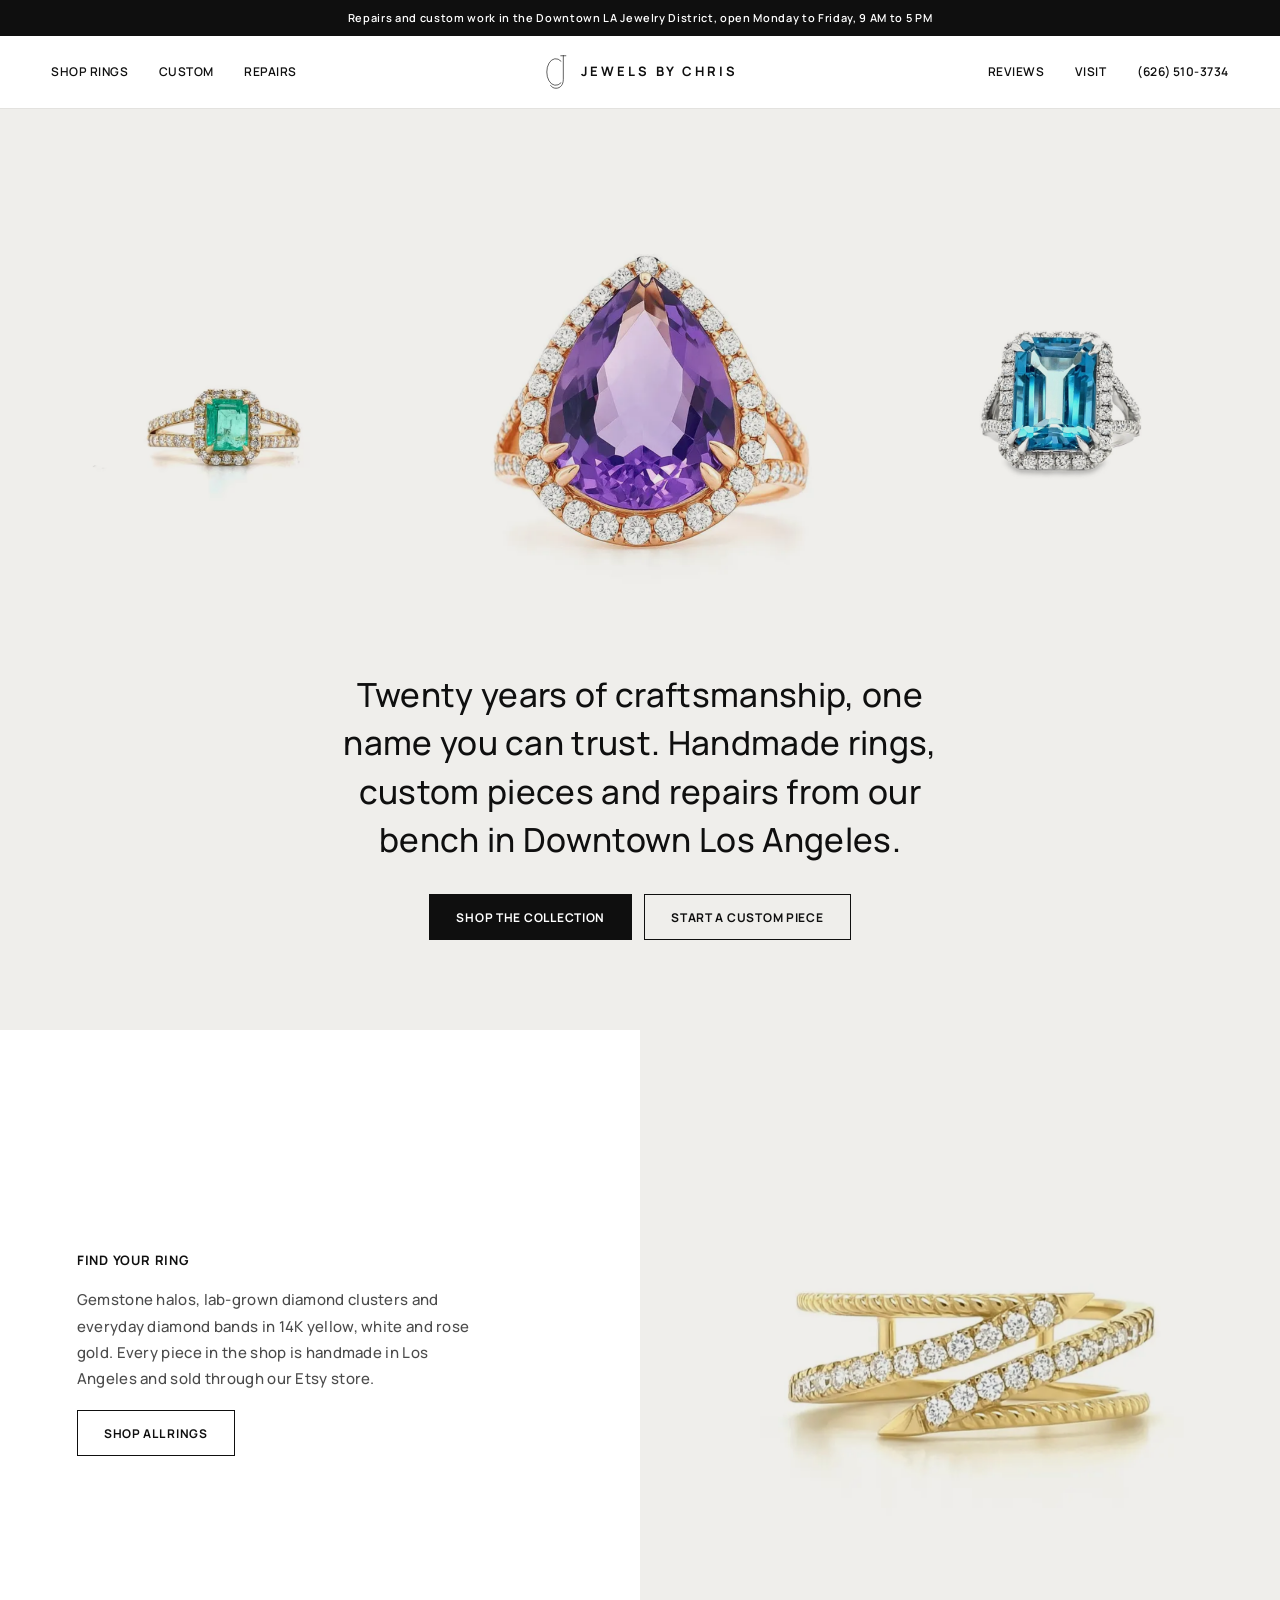
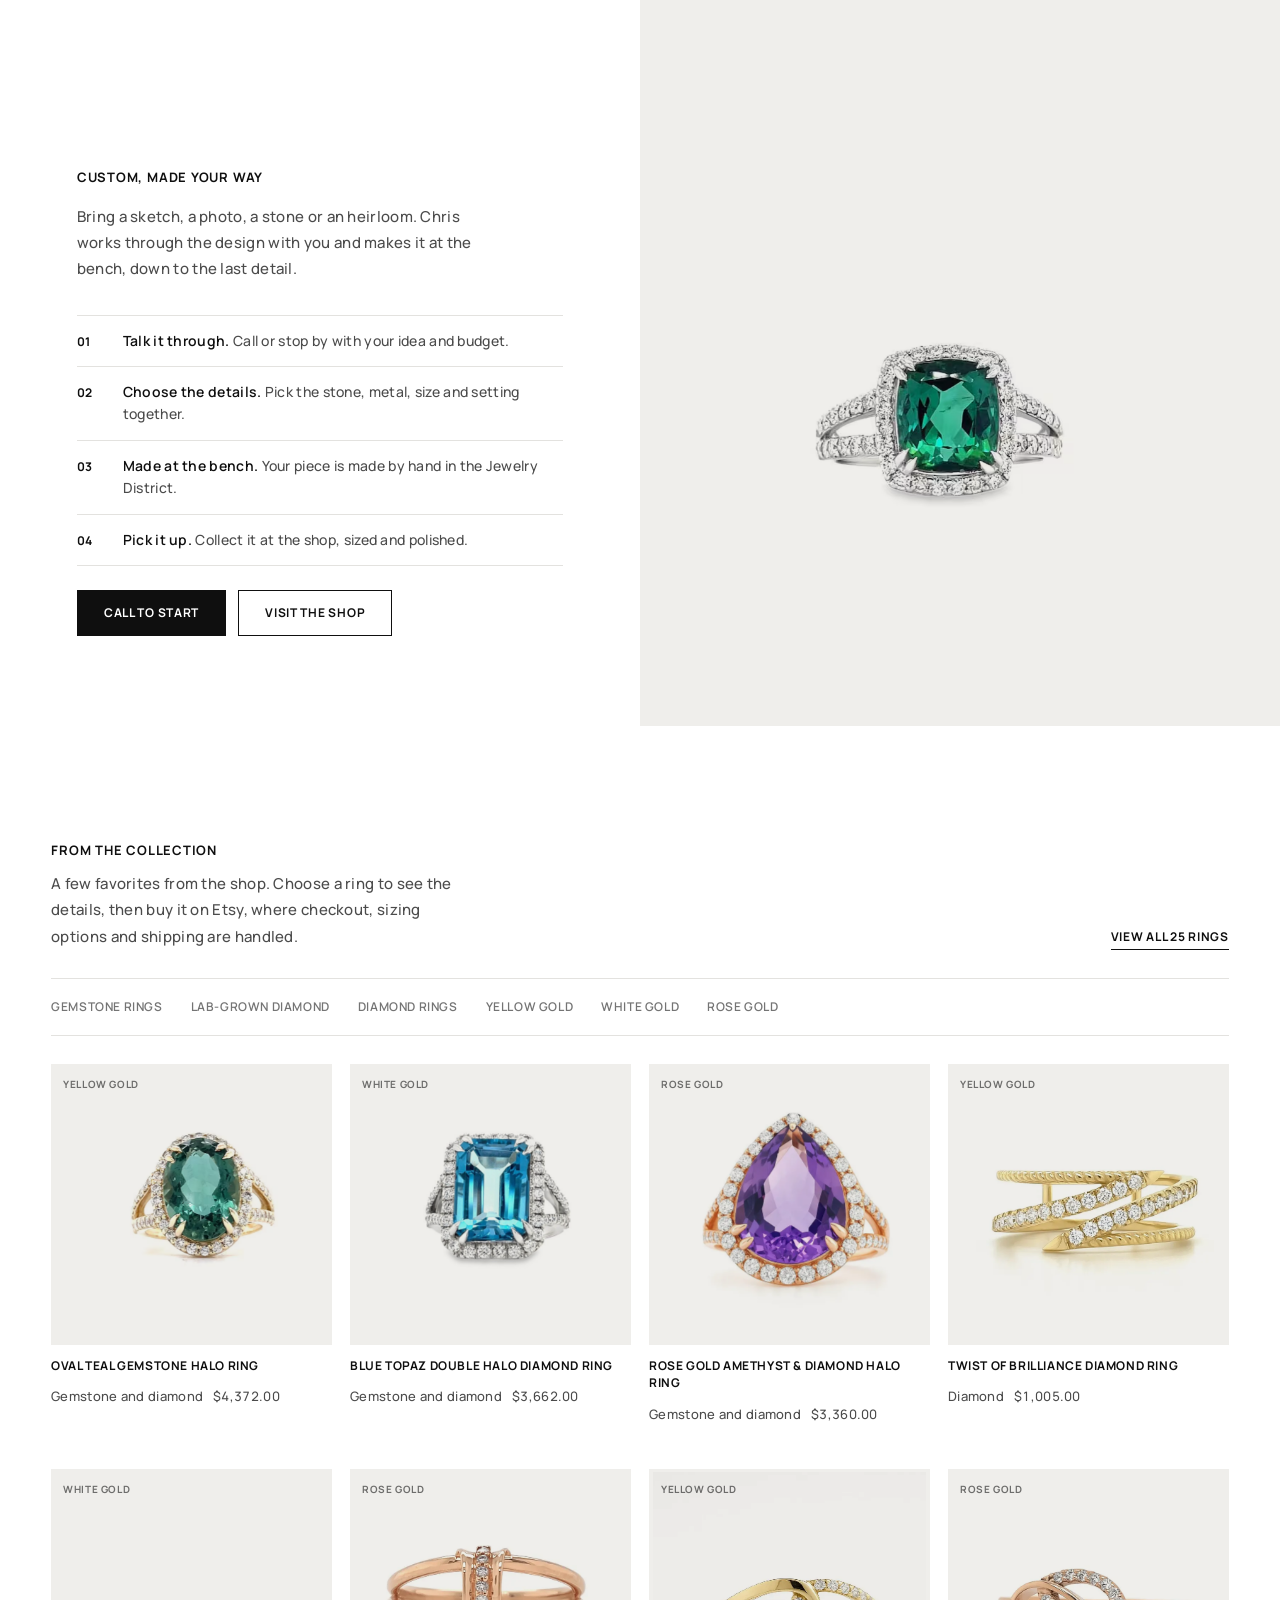
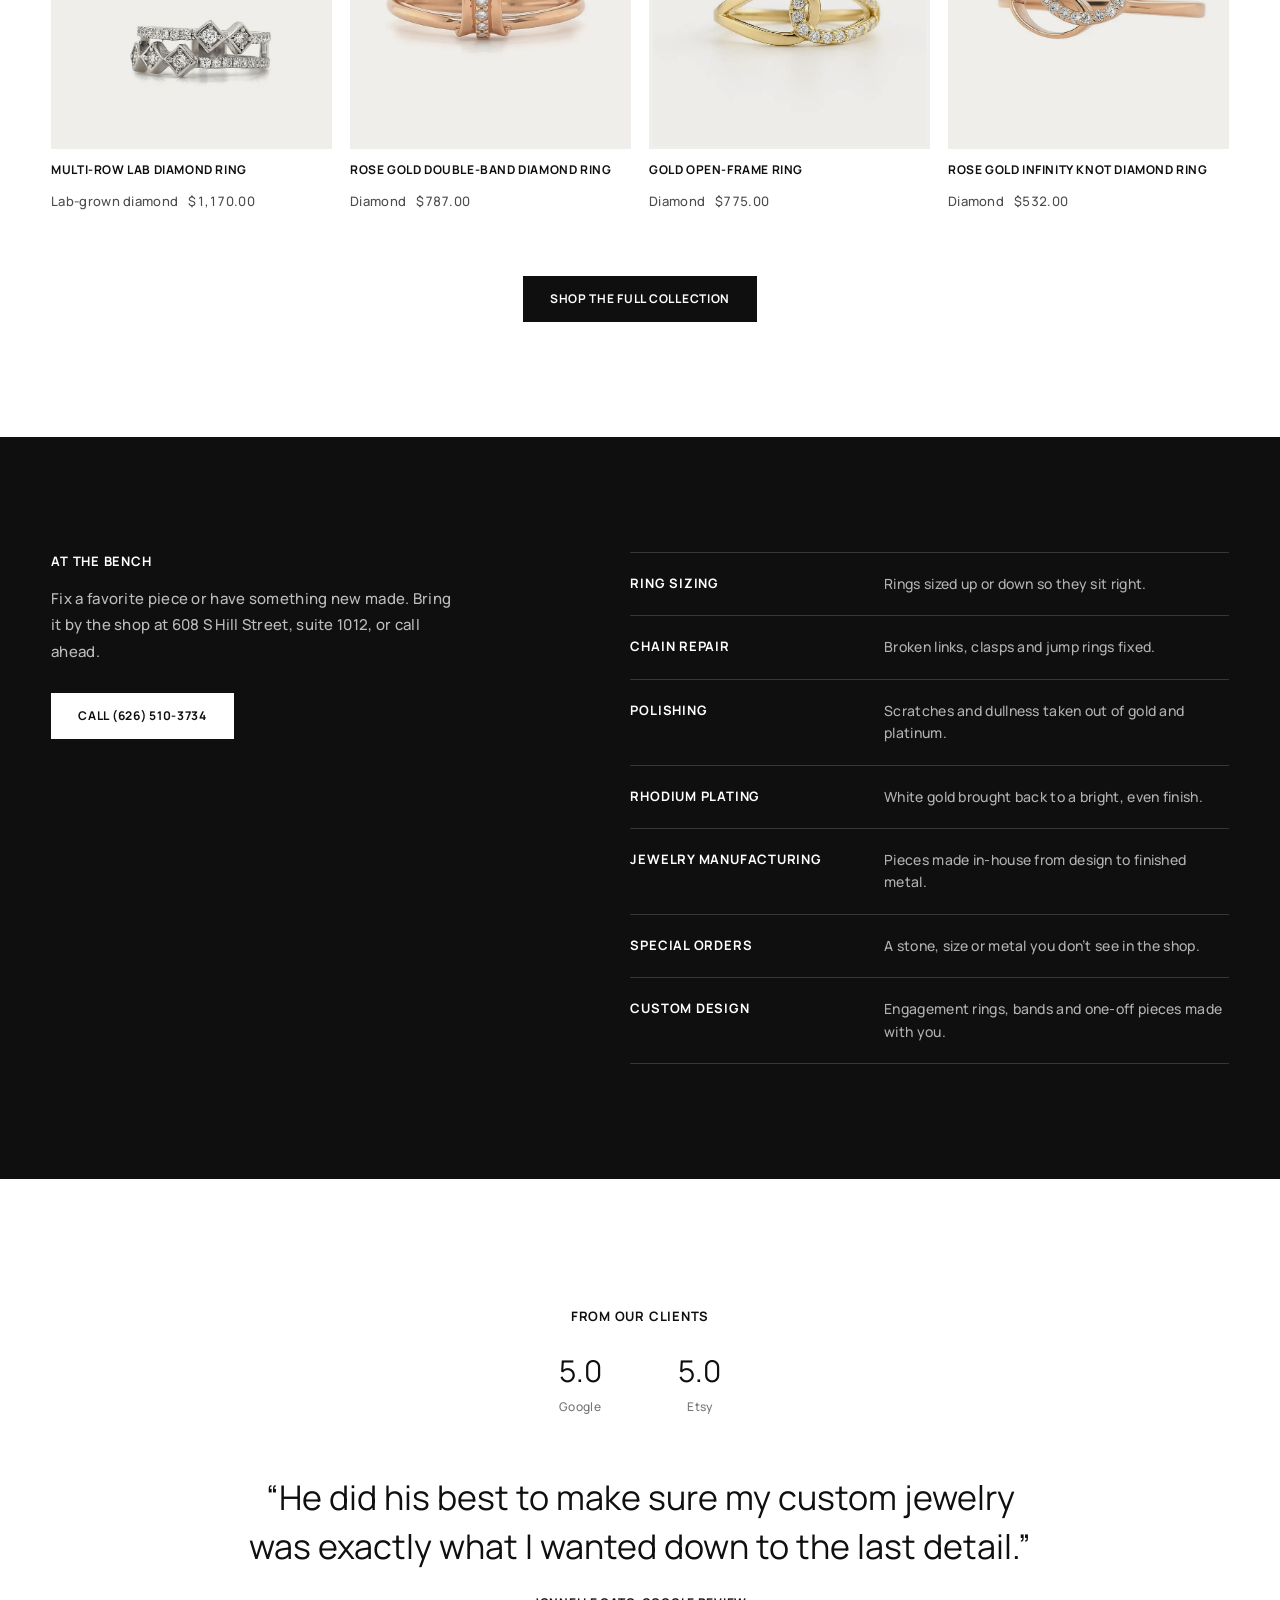
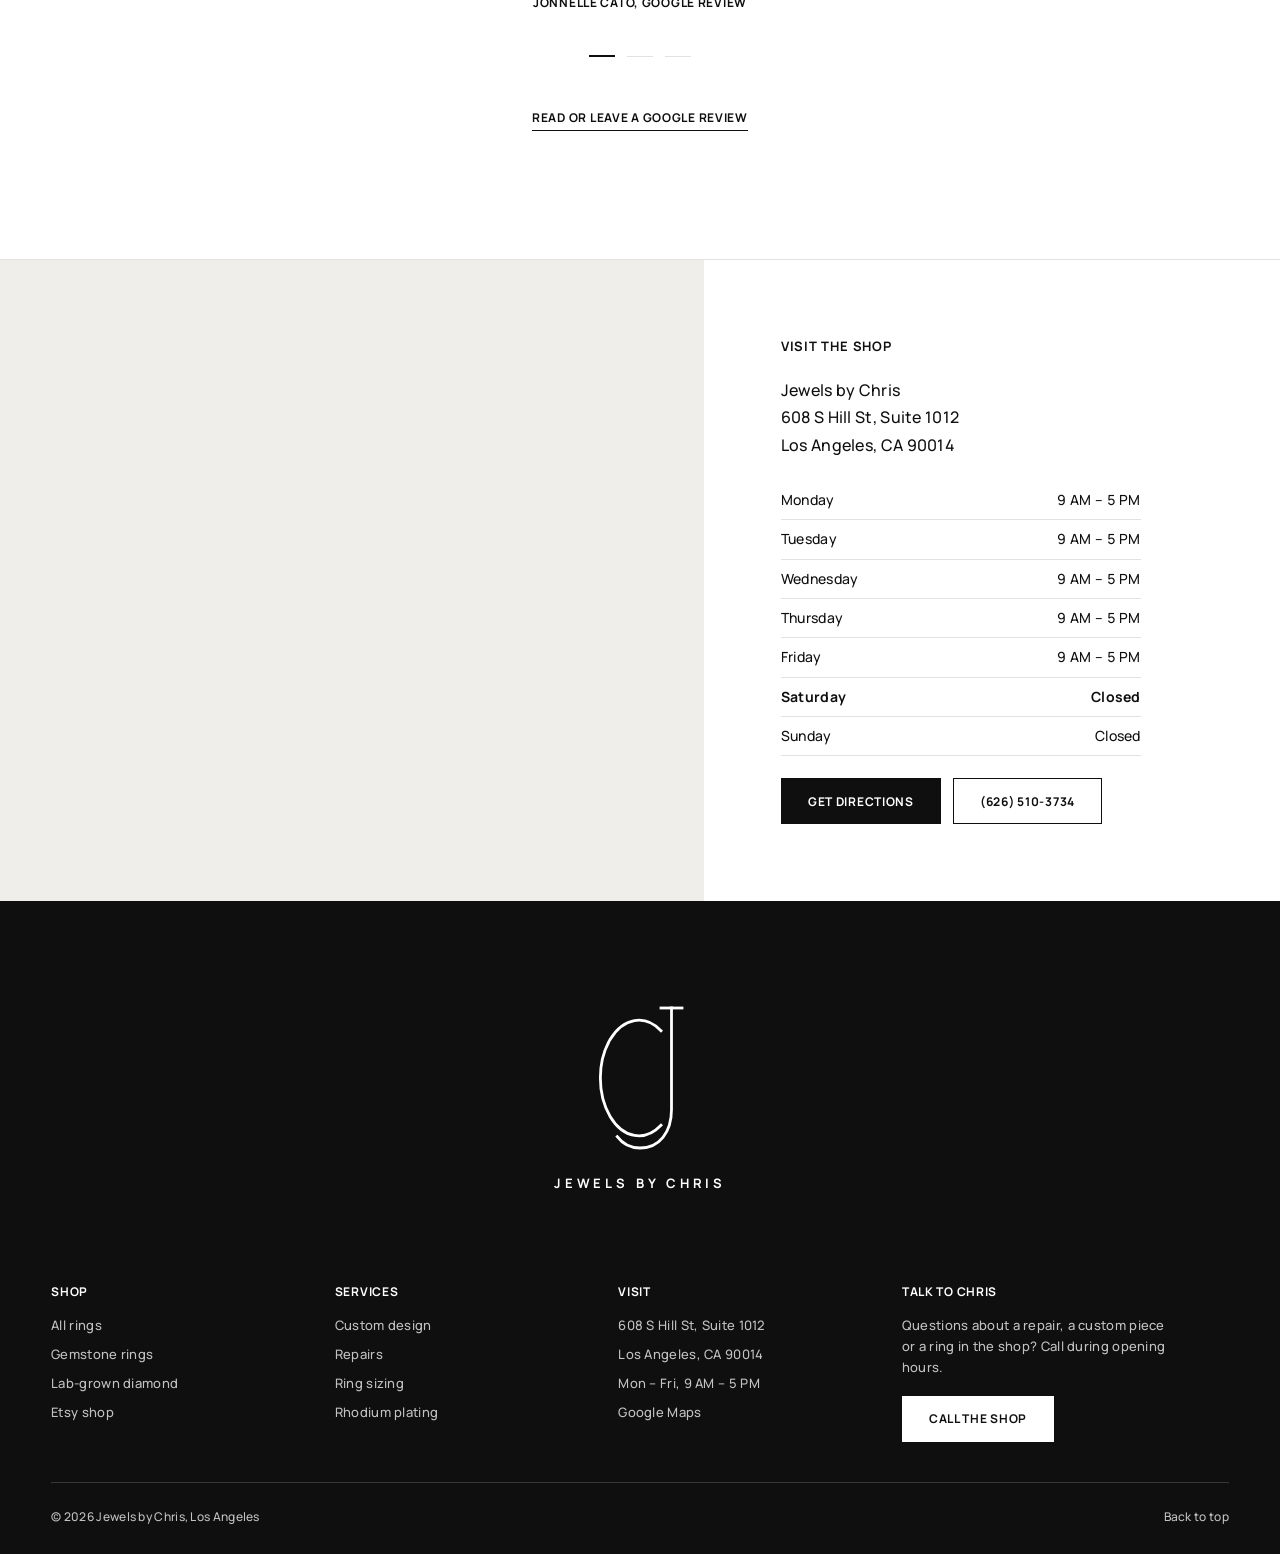
==== jewels-by-chris/index.html @ ae50eb7c "site update" ====
<!doctype html>
<html lang="en">
<head>
  <meta charset="utf-8">
  <meta name="viewport" content="width=device-width, initial-scale=1">
  <meta name="theme-color" content="#ffffff">
  <meta name="description" content="Jewels by Chris: handmade rings, custom jewelry and jewelry repair in the Downtown Los Angeles Jewelry District. 608 S Hill St #1012. Call (626) 510-3734 or shop on Etsy.">
  <title>Jewels by Chris | Custom Jewelers, Downtown Los Angeles</title>
  <link rel="icon" href="assets/jewels-by-chris-mark.svg" type="image/svg+xml">
  <link rel="preconnect" href="https://fonts.googleapis.com">
  <link rel="preconnect" href="https://fonts.gstatic.com" crossorigin>
  <link href="https://fonts.googleapis.com/css2?family=Manrope:wght@300;400;500;600;700&display=swap" rel="stylesheet">
  <link rel="stylesheet" href="assets/site.css">
</head>
<body>
  <a class="skip" href="#main">Skip to content</a>

  <svg width="0" height="0" style="position:absolute" aria-hidden="true">
    <symbol id="mark" viewBox="0 0 64 88" fill="none" stroke="currentColor" stroke-width="1.6" stroke-linecap="square">
      <path d="M44 17A22 33 0 1 0 44 71"/><path d="M50 4v58c0 13-7 22-18 22-6 0-10-2.5-13-6.5"/><path d="M44 4h12"/>
    </symbol>
  </svg>

  <div class="announce">Repairs and custom work in the Downtown LA Jewelry District, open Monday to Friday, 9 AM to 5 PM</div>

  <header>
    <div class="bar">
      <nav aria-label="Primary"><a href="collection.html">Shop rings</a><a href="#custom">Custom</a><a href="#services">Repairs</a></nav>
      <button class="menu-btn" aria-expanded="false" aria-controls="drawer">Menu</button>
      <a class="brand" href="#top" aria-label="Jewels by Chris, home"><svg aria-hidden="true"><use href="#mark"/></svg><span>Jewels by Chris</span></a>
      <nav class="right" aria-label="Secondary"><a href="#reviews">Reviews</a><a href="#visit">Visit</a><a href="tel:+16265103734">(626) 510-3734</a></nav>
      <a class="call" href="tel:+16265103734" hidden>Call</a>
    </div>
    <div class="drawer" id="drawer">
      <a href="collection.html">Shop rings</a><a href="#custom">Custom jewelry</a><a href="#services">Repairs and services</a><a href="#reviews">Reviews</a><a href="#visit">Visit the shop</a><a href="tel:+16265103734">Call (626) 510-3734</a>
    </div>
  </header>

  <main id="main">
    <div id="top"></div>

    <section class="hero" aria-labelledby="hero-title">
      <div class="stage">
        <figure class="side"><img src="assets/products/02-green-emerald-natural-diamond-ring.avif" alt="Emerald and diamond ring in 14K gold"></figure>
        <figure><img src="assets/products/06-rose-gold-amethyst-diamond-halo.webp" alt="Pear-cut amethyst and diamond halo ring in 14K rose gold" fetchpriority="high"></figure>
        <figure class="side"><img src="assets/products/07-blue-topaz-double-halo-diamond-ring.jpg" alt="Blue topaz double halo diamond ring"></figure>
      </div>
      <div class="hero-copy">
        <h1 id="hero-title">Twenty years of craftsmanship, one name you can trust. Handmade rings, custom pieces and repairs from our bench in Downtown Los Angeles.</h1>
        <div class="actions"><a class="btn" href="collection.html">Shop the collection</a><a class="btn ghost" href="#custom">Start a custom piece</a></div>
      </div>
    </section>

    <section class="split" aria-labelledby="find-title">
      <div class="copy">
        <h2 class="title" id="find-title">Find your ring</h2>
        <p class="lede">Gemstone halos, lab-grown diamond clusters and everyday diamond bands in 14K yellow, white and rose gold. Every piece in the shop is handmade in Los Angeles and sold through our Etsy store.</p>
        <div><a class="btn ghost" href="collection.html">Shop all rings</a></div>
      </div>
      <div class="media"><img src="assets/products/16-twist-of-brilliance-yellow-gold.webp" alt="Twist of Brilliance yellow gold diamond ring" loading="lazy"></div>
    </section>

    <section class="split reverse" id="custom" aria-labelledby="custom-title">
      <div class="media"><img src="assets/products/03-green-tourmaline-diamond-halo-ring.avif" alt="Green tourmaline and diamond halo ring" loading="lazy"></div>
      <div class="copy">
        <h2 class="title" id="custom-title">Custom, made your way</h2>
        <p class="lede">Bring a sketch, a photo, a stone or an heirloom. Chris works through the design with you and makes it at the bench, down to the last detail.</p>
        <ol class="steps">
          <li><span><strong>Talk it through.</strong> Call or stop by with your idea and budget.</span></li>
          <li><span><strong>Choose the details.</strong> Pick the stone, metal, size and setting together.</span></li>
          <li><span><strong>Made at the bench.</strong> Your piece is made by hand in the Jewelry District.</span></li>
          <li><span><strong>Pick it up.</strong> Collect it at the shop, sized and polished.</span></li>
        </ol>
        <div class="row" style="display:flex;flex-wrap:wrap;gap:12px"><a class="btn" href="tel:+16265103734">Call to start</a><a class="btn ghost" href="#visit">Visit the shop</a></div>
      </div>
    </section>

    <section class="shop" id="shop" aria-labelledby="shop-title">
      <div class="shop-head">
        <div>
          <h2 class="title" id="shop-title">From the collection</h2>
          <p class="lede">A few favorites from the shop. Choose a ring to see the details, then buy it on Etsy, where checkout, sizing options and shipping are handled.</p>
        </div>
        <a class="link" href="collection.html">View all 25 rings</a>
      </div>
      <nav class="shop-types" aria-label="Shop by type">
        <a href="collection.html?type=gemstone">Gemstone rings</a>
        <a href="collection.html?type=lab">Lab-grown diamond</a>
        <a href="collection.html?type=diamond">Diamond rings</a>
        <a href="collection.html?metal=yellow">Yellow gold</a>
        <a href="collection.html?metal=white">White gold</a>
        <a href="collection.html?metal=rose">Rose gold</a>
      </nav>
      <div class="grid" id="grid"></div>
      <div class="shop-more"><a class="btn" href="collection.html">Shop the full collection</a></div>
    </section>

    <section class="bench" id="services" aria-labelledby="services-title">
      <div>
        <h2 class="title" id="services-title">At the bench</h2>
        <p class="lede">Fix a favorite piece or have something new made. Bring it by the shop at 608 S Hill Street, suite 1012, or call ahead.</p>
        <a class="btn on-dark" href="tel:+16265103734">Call (626) 510-3734</a>
      </div>
      <ul class="services">
        <li><h3>Ring sizing</h3><p>Rings sized up or down so they sit right.</p></li>
        <li><h3>Chain repair</h3><p>Broken links, clasps and jump rings fixed.</p></li>
        <li><h3>Polishing</h3><p>Scratches and dullness taken out of gold and platinum.</p></li>
        <li><h3>Rhodium plating</h3><p>White gold brought back to a bright, even finish.</p></li>
        <li><h3>Jewelry manufacturing</h3><p>Pieces made in-house from design to finished metal.</p></li>
        <li><h3>Special orders</h3><p>A stone, size or metal you don’t see in the shop.</p></li>
        <li><h3>Custom design</h3><p>Engagement rings, bands and one-off pieces made with you.</p></li>
      </ul>
    </section>

    <section class="reviews" id="reviews" aria-labelledby="reviews-title">
      <h2 class="title" id="reviews-title">From our clients</h2>
      <div class="ratings">
        <div><strong>5.0</strong><span>Google</span></div>
        <div><strong>5.0</strong><span>Etsy</span></div>
      </div>
      <div class="quote" id="quote" aria-live="polite">
        <blockquote id="quote-text"></blockquote>
        <cite id="quote-cite"></cite>
      </div>
      <div class="dots" id="dots" role="group" aria-label="Choose a review"></div>
      <p style="margin-top:36px"><a class="link" href="https://maps.app.goo.gl/BoaTTpLxEwVoVGxa9" target="_blank" rel="noopener">Read or leave a Google review</a></p>
    </section>

    <section class="visit" id="visit" aria-labelledby="visit-title">
      <div class="map"><iframe title="Map showing Jewels by Chris at 608 S Hill St, Los Angeles" loading="lazy" referrerpolicy="no-referrer-when-downgrade" src="https://www.google.com/maps?q=Jewels+By+Chris,+608+S+Hill+St+%231012,+Los+Angeles,+CA+90014&z=16&output=embed"></iframe></div>
      <div class="copy">
        <h2 class="title" id="visit-title">Visit the shop</h2>
        <address>Jewels by Chris<br>608 S Hill St, Suite 1012<br>Los Angeles, CA 90014</address>
        <table class="hours" aria-label="Opening hours">
          <tbody id="hours">
            <tr data-d="1"><td>Monday</td><td>9 AM – 5 PM</td></tr>
            <tr data-d="2"><td>Tuesday</td><td>9 AM – 5 PM</td></tr>
            <tr data-d="3"><td>Wednesday</td><td>9 AM – 5 PM</td></tr>
            <tr data-d="4"><td>Thursday</td><td>9 AM – 5 PM</td></tr>
            <tr data-d="5"><td>Friday</td><td>9 AM – 5 PM</td></tr>
            <tr data-d="6"><td>Saturday</td><td>Closed</td></tr>
            <tr data-d="0"><td>Sunday</td><td>Closed</td></tr>
          </tbody>
        </table>
        <div class="row"><a class="btn" href="https://www.google.com/maps/dir/?api=1&destination=608+S+Hill+St+%231012%2C+Los+Angeles%2C+CA+90014" target="_blank" rel="noopener">Get directions</a><a class="btn ghost" href="tel:+16265103734">(626) 510-3734</a></div>
      </div>
    </section>
  </main>

  <footer>
    <div class="foot-mark"><svg viewBox="0 0 64 88" aria-hidden="true"><use href="#mark"/></svg><span>Jewels by Chris</span></div>
    <div class="foot-cols">
      <div><h3>Shop</h3><ul><li><a href="collection.html">All rings</a></li><li><a href="collection.html?type=gemstone">Gemstone rings</a></li><li><a href="collection.html?type=lab">Lab-grown diamond</a></li><li><a href="https://www.etsy.com/shop/jewelsbychriss" target="_blank" rel="noopener">Etsy shop</a></li></ul></div>
      <div><h3>Services</h3><ul><li><a href="#custom">Custom design</a></li><li><a href="#services">Repairs</a></li><li><a href="#services">Ring sizing</a></li><li><a href="#services">Rhodium plating</a></li></ul></div>
      <div><h3>Visit</h3><ul><li>608 S Hill St, Suite 1012</li><li>Los Angeles, CA 90014</li><li>Mon – Fri, 9 AM – 5 PM</li><li><a href="https://maps.app.goo.gl/BoaTTpLxEwVoVGxa9" target="_blank" rel="noopener">Google Maps</a></li></ul></div>
      <div class="cta"><h3>Talk to Chris</h3><p>Questions about a repair, a custom piece or a ring in the shop? Call during opening hours.</p><a class="btn on-dark" href="tel:+16265103734">Call the shop</a></div>
    </div>
    <div class="legal"><p>© <span id="year">2026</span> Jewels by Chris, Los Angeles</p><p><a href="#top">Back to top</a></p></div>
  </footer>

  <div class="mobilebar" aria-label="Quick actions"><a class="btn" href="tel:+16265103734">Call the shop</a><a class="btn ghost" href="collection.html">Shop rings</a></div>


  <script src="assets/shop.js"></script>
  <script>
    // Featured rings
    const featured = JBC.PRODUCTS.filter(p => p.featured);
    const grid = document.getElementById('grid');
    grid.innerHTML = featured.map(JBC.cardHTML).join('');
    JBC.bindGrid(grid, () => featured);

    // Reviews
    const reviews = [
      { q: 'He did his best to make sure my custom jewelry was exactly what I wanted down to the last detail.', who: 'Jonnelle Cato, Google review' },
      { q: 'I recommend Harout, great customer service and very talented.', who: 'Mirna M, Google review' },
      { q: 'Best jewelry in town, quick service and best prices!!!', who: 'Hagop Markarian, Google review' }
    ];
    const dots = document.getElementById('dots');
    function quote(i) {
      document.getElementById('quote-text').textContent = '\u201c' + reviews[i].q + '\u201d';
      document.getElementById('quote-cite').textContent = reviews[i].who;
      [...dots.children].forEach((d, j) => d.setAttribute('aria-current', j === i));
    }
    reviews.forEach((r, i) => { const b = document.createElement('button'); b.setAttribute('aria-label', 'Review ' + (i + 1) + ' of ' + reviews.length); b.onclick = () => quote(i); dots.appendChild(b); });
    quote(0);

    // Hours: highlight today (Los Angeles time)
    const day = new Date(new Date().toLocaleString('en-US', { timeZone: 'America/Los_Angeles' })).getDay();
    const today = document.querySelector('#hours tr[data-d="' + day + '"]');
    if (today) today.classList.add('today');
  </script>
</body>
</html>
---- jewels-by-chris/assets/site.css ----
/* Jewels by Chris: shared styles for every page */
:root {
  color-scheme: light;
  --white: #ffffff;
  --ink: #0f0f0f;
  --ink-75: rgb(15 15 15 / 75%);
  --ink-55: rgb(15 15 15 / 58%);
  --stone: #efeeeb;
  --line: #e3e2df;
  --night-line: rgb(255 255 255 / 16%);
  --gutter: clamp(16px, 4vw, 56px);
  --header: 72px;
}
*, *::before, *::after { box-sizing: border-box; }
html { scroll-behavior: smooth; scroll-padding-top: calc(var(--header) + 12px); }
body { margin: 0; background: var(--white); color: var(--ink); font: 500 15px/1.6 Manrope, "Helvetica Neue", Arial, sans-serif; letter-spacing: .02em; -webkit-font-smoothing: antialiased; }
img { display: block; max-width: 100%; }
a { color: inherit; text-decoration: none; }
button { font: inherit; color: inherit; letter-spacing: inherit; }
h1, h2, h3, p { margin: 0; }
:focus-visible { outline: 1px solid currentColor; outline-offset: 4px; }
.skip { position: absolute; z-index: 50; top: 8px; left: 8px; padding: 10px 14px; background: var(--ink); color: var(--white); transform: translateY(-160%); }
.skip:focus { transform: none; }

/* Shared type: the JK-style small uppercase title */
.title { font-size: 13px; font-weight: 700; letter-spacing: .06em; text-transform: uppercase; line-height: 1.4; }
.lede { max-width: 46ch; color: var(--ink-75); font-size: 15px; line-height: 1.75; }

.btn { display: inline-flex; align-items: center; justify-content: center; min-height: 46px; padding: 12px 26px; border: 1px solid var(--ink); background: var(--ink); color: var(--white); font-size: 12px; font-weight: 700; letter-spacing: .06em; text-transform: uppercase; cursor: pointer; transition: background-color .18s ease, color .18s ease; }
.btn:hover { background: var(--white); color: var(--ink); }
.btn.ghost { background: transparent; color: var(--ink); }
.btn.ghost:hover { background: var(--ink); color: var(--white); }
.btn.on-dark { border-color: var(--white); background: var(--white); color: var(--ink); }
.btn.on-dark:hover { background: transparent; color: var(--white); }
.link { display: inline-block; padding-bottom: 3px; border-bottom: 1px solid currentColor; font-size: 12px; font-weight: 700; letter-spacing: .06em; text-transform: uppercase; }

/* Announcement + header */
.announce { background: var(--ink); color: var(--white); text-align: center; padding: 9px var(--gutter); font-size: 11px; font-weight: 600; letter-spacing: .06em; }
header { position: sticky; top: 0; z-index: 30; background: rgb(255 255 255 / 97%); border-bottom: 1px solid var(--line); }
.bar { height: var(--header); display: grid; grid-template-columns: 1fr auto 1fr; align-items: center; padding-inline: var(--gutter); }
.bar nav { display: flex; gap: clamp(18px, 2.4vw, 34px); font-size: 12px; font-weight: 600; letter-spacing: .04em; text-transform: uppercase; }
.bar nav a { padding-block: 6px; border-bottom: 1px solid transparent; }
.bar nav a:hover { border-color: var(--ink); }
.bar .right { justify-content: flex-end; }
.brand { display: flex; align-items: center; gap: 12px; }
.brand svg { width: 26px; height: 36px; }
.brand span { font-size: 13px; font-weight: 700; letter-spacing: .22em; text-transform: uppercase; white-space: nowrap; }
.menu-btn { display: none; background: none; border: 0; padding: 8px 0; font-size: 12px; font-weight: 700; letter-spacing: .06em; text-transform: uppercase; cursor: pointer; }
.drawer { display: none; }

/* Hero */
.hero { position: relative; background: var(--stone); padding: clamp(28px, 5vw, 64px) var(--gutter) clamp(48px, 7vw, 96px); text-align: center; overflow: hidden; }
.stage { display: grid; grid-template-columns: 1fr 1.35fr 1fr; align-items: center; max-width: 1400px; margin: 0 auto; }
.stage img { width: 100%; aspect-ratio: 1; object-fit: contain; mix-blend-mode: multiply; }
.stage .side { padding: 6%; }
.hero-copy { max-width: 760px; margin: clamp(8px, 2vw, 24px) auto 0; }
.hero h1 { font-size: clamp(24px, 2.6vw, 34px); font-weight: 500; letter-spacing: .01em; line-height: 1.45; text-wrap: balance; }
.hero .actions { display: flex; flex-wrap: wrap; justify-content: center; gap: 12px; margin-top: 30px; }
@media (prefers-reduced-motion: no-preference) {
  .stage img { animation: rise 1.1s cubic-bezier(.2,.7,.2,1) both; }
  .stage figure:nth-child(1) img { animation-delay: .15s; }
  .stage figure:nth-child(3) img { animation-delay: .3s; }
  .hero-copy { animation: fade 1s .45s ease both; }
  @keyframes rise { from { opacity: 0; transform: translateY(28px); } }
  @keyframes fade { from { opacity: 0; } }
}
figure { margin: 0; }

/* Split editorial sections */
.split { display: grid; grid-template-columns: 1fr 1fr; min-height: min(72vh, 680px); }
.split .media { background: var(--stone); display: grid; place-items: center; overflow: hidden; }
.split .media img { width: 78%; max-width: 600px; aspect-ratio: 1; object-fit: contain; mix-blend-mode: multiply; clip-path: inset(1.5%); }
.split .copy { display: flex; flex-direction: column; justify-content: center; gap: 18px; padding: clamp(40px, 6vw, 96px); }
.split.reverse .media { order: 2; }
.steps { list-style: none; margin: 14px 0 6px; padding: 0; border-top: 1px solid var(--line); counter-reset: step; }
.steps li { display: grid; grid-template-columns: 34px 1fr; gap: 12px; padding: 14px 0; border-bottom: 1px solid var(--line); counter-increment: step; font-size: 14px; color: var(--ink-75); }
.steps li::before { content: counter(step, decimal-leading-zero); color: var(--ink); font-size: 12px; font-weight: 700; padding-top: 2px; }
.steps strong { color: var(--ink); font-weight: 600; }

/* Shop */
.shop { padding: clamp(64px, 9vw, 120px) var(--gutter); }
.shop-head { display: flex; flex-wrap: wrap; align-items: flex-end; justify-content: space-between; gap: 18px 40px; margin-bottom: 28px; }
.shop-head .lede { margin-top: 12px; }
.filters { position: sticky; top: var(--header); z-index: 5; display: flex; flex-wrap: wrap; align-items: center; justify-content: space-between; gap: 12px 24px; margin-bottom: 28px; padding: 12px 0; background: var(--white); border-block: 1px solid var(--line); }
.chips { display: flex; flex-wrap: wrap; gap: 6px 22px; }
.chip { background: none; border: 0; border-bottom: 1px solid transparent; padding: 6px 0; color: var(--ink-55); font-size: 12px; font-weight: 600; letter-spacing: .05em; text-transform: uppercase; cursor: pointer; }
.chip:hover { color: var(--ink); }
.chip[aria-pressed="true"] { color: var(--ink); border-color: var(--ink); }
.filter-right { display: flex; align-items: center; gap: 20px; }
.count { color: var(--ink-55); font-size: 12px; font-variant-numeric: tabular-nums; }
.sort { appearance: none; border: 1px solid var(--line); border-radius: 0; background: var(--white) url("data:image/svg+xml,%3Csvg xmlns='http://www.w3.org/2000/svg' width='10' height='6' viewBox='0 0 10 6'%3E%3Cpath d='M1 1l4 4 4-4' fill='none' stroke='%230f0f0f'/%3E%3C/svg%3E") right 12px center no-repeat; padding: 9px 36px 9px 12px; font: 600 12px Manrope, sans-serif; letter-spacing: .04em; text-transform: uppercase; color: var(--ink); cursor: pointer; }
.metal { display: flex; gap: 8px; }
.swatch { width: 22px; height: 22px; border-radius: 50%; border: 1px solid var(--line); padding: 0; cursor: pointer; position: relative; }
.swatch[data-metal="yellow"] { background: linear-gradient(135deg, #f3dc9a, #c9a24c); }
.swatch[data-metal="white"] { background: linear-gradient(135deg, #fafafa, #c9cacc); }
.swatch[data-metal="rose"] { background: linear-gradient(135deg, #f4c9b8, #c98a75); }
.swatch[aria-pressed="true"] { outline: 1px solid var(--ink); outline-offset: 3px; }
.grid { display: grid; grid-template-columns: repeat(4, minmax(0, 1fr)); gap: 44px 18px; }
.card { display: flex; flex-direction: column; gap: 12px; background: none; border: 0; padding: 0; text-align: left; cursor: pointer; }
.card .ph { position: relative; aspect-ratio: 1; background: var(--stone); overflow: hidden; }
.card img { width: 100%; height: 100%; object-fit: contain; mix-blend-mode: multiply; clip-path: inset(1.5%); transition: transform .5s cubic-bezier(.2,.7,.2,1); }
.card img.cover { object-fit: cover; clip-path: inset(6% 0); }
.card:hover img { transform: scale(1.04); }
.card .tag { position: absolute; left: 12px; top: 12px; font-size: 10px; font-weight: 700; letter-spacing: .06em; text-transform: uppercase; color: var(--ink-55); }
.card .name { font-size: 12px; font-weight: 700; letter-spacing: .05em; text-transform: uppercase; line-height: 1.45; }
.card .meta { display: flex; justify-content: space-between; gap: 10px; color: var(--ink-75); font-size: 13px; font-variant-numeric: tabular-nums; }
.empty { grid-column: 1 / -1; padding: 60px 0; text-align: center; color: var(--ink-75); }
.empty button { margin-top: 16px; }
.shop-note { margin-top: 44px; color: var(--ink-55); font-size: 12px; }
.shop-note a { color: var(--ink); border-bottom: 1px solid currentColor; }

/* Product dialog */
dialog { width: min(1040px, calc(100% - 32px)); max-height: calc(100dvh - 32px); padding: 0; border: 0; background: var(--white); color: var(--ink); }
dialog::backdrop { background: rgb(15 15 15 / 55%); }
.pd { display: grid; grid-template-columns: 1.1fr 1fr; }
.pd .ph { background: var(--stone); aspect-ratio: 1; display: grid; place-items: center; }
.pd .ph img { width: 88%; height: 88%; object-fit: contain; mix-blend-mode: multiply; }
.pd .ph img.cover { width: 100%; height: 100%; object-fit: cover; clip-path: inset(6% 0); }
.pd .info { display: flex; flex-direction: column; gap: 18px; padding: clamp(28px, 4vw, 52px); }
.pd h2 { font-size: 18px; font-weight: 700; letter-spacing: .05em; text-transform: uppercase; line-height: 1.4; padding-right: 30px; }
.pd .price { font-size: 20px; font-weight: 500; font-variant-numeric: tabular-nums; }
.pd dl { display: grid; grid-template-columns: auto 1fr; gap: 10px 24px; margin: 6px 0; padding: 18px 0; border-block: 1px solid var(--line); font-size: 13px; }
.pd dt { color: var(--ink-55); }
.pd dd { margin: 0; }
.pd .stack { display: grid; gap: 10px; margin-top: auto; }
.pd .stack .btn { width: 100%; }
.pd .fine { color: var(--ink-55); font-size: 12px; }
.x { position: absolute; top: 14px; right: 14px; width: 40px; height: 40px; border: 0; background: var(--white); cursor: pointer; font-size: 22px; line-height: 1; }
.pd-nav { display: flex; justify-content: space-between; gap: 10px; }
.pd-nav button { background: none; border: 0; padding: 4px 0; font-size: 12px; font-weight: 700; letter-spacing: .06em; text-transform: uppercase; cursor: pointer; color: var(--ink-55); }
.pd-nav button:hover { color: var(--ink); }

/* Services (dark list, JK "essentials" treatment) */
.bench { background: var(--ink); color: var(--white); display: grid; grid-template-columns: .9fr 1.1fr; gap: clamp(36px, 7vw, 120px); padding: clamp(64px, 9vw, 120px) var(--gutter); }
.bench .lede { color: rgb(255 255 255 / 72%); margin: 16px 0 28px; }
.services { list-style: none; margin: 0; padding: 0; border-top: 1px solid var(--night-line); }
.services li { display: grid; grid-template-columns: minmax(150px, .8fr) 1.2fr; gap: 24px; padding: 20px 0; border-bottom: 1px solid var(--night-line); }
.services h3 { font-size: 13px; font-weight: 700; letter-spacing: .06em; text-transform: uppercase; }
.services p { color: rgb(255 255 255 / 68%); font-size: 14px; }

/* Reviews */
.reviews { padding: clamp(72px, 10vw, 140px) var(--gutter); text-align: center; }
.ratings { display: flex; justify-content: center; gap: clamp(28px, 6vw, 80px); margin: 22px 0 clamp(36px, 5vw, 56px); }
.ratings div { display: grid; gap: 2px; }
.ratings strong { font-size: 30px; font-weight: 400; letter-spacing: 0; }
.ratings span { color: var(--ink-55); font-size: 12px; }
.quote { max-width: 900px; min-height: 9.5em; margin: 0 auto; }
.quote blockquote { margin: 0; font-size: clamp(22px, 2.8vw, 34px); font-weight: 400; line-height: 1.45; letter-spacing: 0; text-wrap: balance; }
.quote cite { display: block; margin-top: 22px; font-style: normal; font-size: 12px; font-weight: 700; letter-spacing: .06em; text-transform: uppercase; }
.dots { display: flex; justify-content: center; gap: 4px; margin-top: 30px; }
.dots button { width: 34px; height: 24px; border: 0; background: none; cursor: pointer; padding: 0; position: relative; }
.dots button::after { content: ""; position: absolute; left: 4px; right: 4px; top: 11px; height: 1px; background: var(--line); }
.dots button[aria-current="true"]::after { background: var(--ink); height: 2px; top: 10px; }

/* Visit */
.visit { display: grid; grid-template-columns: 1.1fr .9fr; border-top: 1px solid var(--line); }
.visit .map { min-height: 520px; background: var(--stone); }
.visit iframe { width: 100%; height: 100%; min-height: 520px; border: 0; filter: grayscale(1) contrast(1.05); }
.visit .copy { padding: clamp(40px, 6vw, 96px); display: flex; flex-direction: column; gap: 22px; justify-content: center; }
address { font-style: normal; font-size: 16px; line-height: 1.7; }
.hours { width: 100%; max-width: 360px; border-collapse: collapse; font-size: 14px; }
.hours td { padding: 8px 0; border-bottom: 1px solid var(--line); }
.hours td:last-child { text-align: right; font-variant-numeric: tabular-nums; }
.hours tr.today td { font-weight: 700; }
.visit .row { display: flex; flex-wrap: wrap; gap: 12px; }

/* Footer */
footer { background: var(--ink); color: rgb(255 255 255 / 75%); padding: clamp(56px, 8vw, 100px) var(--gutter) calc(28px + env(safe-area-inset-bottom)); }
.foot-mark { display: flex; flex-direction: column; align-items: center; gap: 18px; color: var(--white); margin-bottom: clamp(48px, 7vw, 88px); }
.foot-mark svg { width: clamp(70px, 9vw, 112px); height: auto; }
.foot-mark span { font-size: 13px; font-weight: 700; letter-spacing: .3em; text-transform: uppercase; }
.foot-cols { display: grid; grid-template-columns: repeat(3, 1fr) 1.3fr; gap: 32px; padding-bottom: 40px; border-bottom: 1px solid var(--night-line); }
.foot-cols h3 { color: var(--white); margin-bottom: 14px; font-size: 12px; font-weight: 700; letter-spacing: .06em; text-transform: uppercase; }
.foot-cols ul { list-style: none; margin: 0; padding: 0; display: grid; gap: 8px; font-size: 13px; }
.foot-cols a:hover { color: var(--white); }
.foot-cols .cta p { font-size: 13px; margin-bottom: 18px; max-width: 34ch; }
.legal { display: flex; flex-wrap: wrap; justify-content: space-between; gap: 12px; padding-top: 24px; font-size: 12px; }

.mobilebar { display: none; }

@media (max-width: 1080px) {
  .grid { grid-template-columns: repeat(3, minmax(0, 1fr)); }
  .bench { grid-template-columns: 1fr; }
}
@media (max-width: 860px) {
  :root { --header: 62px; }
  .bar nav { display: none; }
  .menu-btn { display: block; justify-self: start; }
  .bar .call { justify-self: end; font-size: 12px; font-weight: 700; letter-spacing: .06em; text-transform: uppercase; }
  .brand span { display: none; }
  .drawer { position: fixed; inset: calc(var(--header) + 1px) 0 0; z-index: 25; background: var(--white); padding: 24px var(--gutter); flex-direction: column; }
  .drawer.open { display: flex; }
  .drawer a { padding: 16px 0; border-bottom: 1px solid var(--line); font-size: 14px; font-weight: 700; letter-spacing: .06em; text-transform: uppercase; }
  .stage { grid-template-columns: 1fr; max-width: 420px; }
  .stage .side { display: none; }
  .split, .visit, .pd { grid-template-columns: 1fr; }
  .split { min-height: 0; }
  .split .media { aspect-ratio: 1; }
  .split .media, .split.reverse .media { order: -1; }
  .split .copy { padding: 44px var(--gutter) 64px; }
  .grid { grid-template-columns: repeat(2, minmax(0, 1fr)); gap: 32px 12px; }
  .filters { flex-direction: column; align-items: stretch; }
  .chips { flex-wrap: nowrap; overflow-x: auto; scrollbar-width: none; }
  .chips::-webkit-scrollbar { display: none; }
  .chip { white-space: nowrap; }
  .filters > * { min-width: 0; max-width: 100%; }
  .filter-right { justify-content: space-between; gap: 12px; }
  .sort { padding-right: 30px; }
  .count { display: none; }
  .pd .ph { aspect-ratio: 4 / 3; }
  .services li { grid-template-columns: 1fr; gap: 6px; }
  .visit .map, .visit iframe { min-height: 340px; }
  .foot-cols { grid-template-columns: 1fr 1fr; }
  .foot-cols .cta { grid-column: 1 / -1; }
  .mobilebar { position: fixed; z-index: 20; left: 0; right: 0; bottom: 0; display: grid; grid-template-columns: 1fr 1fr; gap: 8px; padding: 10px 12px calc(10px + env(safe-area-inset-bottom)); background: var(--white); border-top: 1px solid var(--line); }
  footer { padding-bottom: calc(96px + env(safe-area-inset-bottom)); }
}
@media (max-width: 480px) {
  .card .name { font-size: 11px; }
  .card .meta { font-size: 12px; }
  .card .tag { display: none; }
  .card .meta { flex-direction: column-reverse; gap: 2px; }
  .card .meta span:first-child { color: var(--ink-55); font-size: 11px; }
  .ratings strong { font-size: 26px; }
}
@media (prefers-reduced-motion: reduce) {
  html { scroll-behavior: auto; }
  *, *::before, *::after { transition-duration: .01ms !important; animation: none !important; }
}
  

/* ---------- Homepage: featured rings ---------- */
.shop-types { display: flex; flex-wrap: wrap; gap: 10px 28px; margin: 0 0 28px; padding: 14px 0; border-block: 1px solid var(--line); }
.shop-types a { font-size: 12px; font-weight: 600; letter-spacing: .05em; text-transform: uppercase; color: var(--ink-55); padding: 4px 0; border-bottom: 1px solid transparent; }
.shop-types a:hover { color: var(--ink); border-color: var(--ink); }
.shop-more { display: flex; justify-content: center; margin-top: clamp(40px, 5vw, 64px); }

/* ---------- Collection page ---------- */
.page-head { padding: clamp(36px, 5vw, 72px) var(--gutter) clamp(28px, 4vw, 44px); border-bottom: 1px solid var(--line); }
.crumbs { display: flex; gap: 10px; margin-bottom: 22px; color: var(--ink-55); font-size: 12px; }
.crumbs a:hover { color: var(--ink); text-decoration: underline; text-underline-offset: 3px; }
.page-head h1 { font-size: clamp(28px, 3.2vw, 42px); font-weight: 500; letter-spacing: .01em; line-height: 1.2; margin-bottom: 14px; }

.catalog { display: grid; grid-template-columns: 236px minmax(0, 1fr); gap: clamp(28px, 4vw, 64px); padding: 0 var(--gutter) clamp(64px, 8vw, 110px); }
.facets { position: sticky; top: var(--header); align-self: start; max-height: calc(100vh - var(--header)); overflow-y: auto; padding: 8px 0 32px; scrollbar-width: thin; }
.facets-head { display: none; }
.facet { margin: 0; padding: 20px 0; border: 0; border-bottom: 1px solid var(--line); }
.facet legend { float: left; width: 100%; padding: 0; margin-bottom: 10px; font-size: 12px; font-weight: 700; letter-spacing: .06em; text-transform: uppercase; }
.opt { clear: both; display: flex; align-items: center; gap: 12px; padding: 6px 0; font-size: 14px; cursor: pointer; }
.opt input { appearance: none; flex: 0 0 16px; width: 16px; height: 16px; margin: 0; border: 1px solid var(--ink); border-radius: 0; background: var(--white); cursor: pointer; display: grid; place-items: center; }
.opt input:checked { background: var(--ink) url("data:image/svg+xml,%3Csvg xmlns='http://www.w3.org/2000/svg' width='10' height='8' viewBox='0 0 10 8'%3E%3Cpath d='M1 4l3 3 5-6' fill='none' stroke='white' stroke-width='1.4'/%3E%3C/svg%3E") center no-repeat; }
.opt input:focus-visible { outline: 1px solid var(--ink); outline-offset: 3px; }
.opt .n { margin-left: auto; color: var(--ink-55); font-size: 12px; font-variant-numeric: tabular-nums; }
.opt.off { opacity: .38; }
.opt .dot { width: 14px; height: 14px; border-radius: 50%; border: 1px solid var(--line); }
.dot.yellow { background: linear-gradient(135deg, #f3dc9a, #c9a24c); }
.dot.white { background: linear-gradient(135deg, #fafafa, #c9cacc); }
.dot.rose { background: linear-gradient(135deg, #f4c9b8, #c98a75); }
.facet-note { padding-top: 20px; color: var(--ink-55); font-size: 12px; line-height: 1.6; }
.facet-note a { color: var(--ink); border-bottom: 1px solid currentColor; }

.toolbar { position: sticky; top: var(--header); z-index: 6; display: flex; flex-wrap: wrap; align-items: center; gap: 12px 20px; padding: 14px 0; margin-bottom: 18px; background: var(--white); border-bottom: 1px solid var(--line); }
.toolbar .count { margin-right: auto; color: var(--ink); font-size: 13px; font-weight: 600; }
.search { position: relative; }
.search input { width: 220px; padding: 9px 0 9px 26px; border: 0; border-bottom: 1px solid var(--line); border-radius: 0; background: transparent url("data:image/svg+xml,%3Csvg xmlns='http://www.w3.org/2000/svg' width='14' height='14' viewBox='0 0 14 14'%3E%3Ccircle cx='6' cy='6' r='4.8' fill='none' stroke='%230f0f0f'/%3E%3Cpath d='M9.5 9.5L13 13' stroke='%230f0f0f'/%3E%3C/svg%3E") left 2px center no-repeat; font: 500 13px Manrope, sans-serif; letter-spacing: .02em; color: var(--ink); }
.search input:focus { outline: none; border-color: var(--ink); }
.search input::placeholder { color: var(--ink-55); }
.view { display: flex; gap: 4px; }
.view button { width: 34px; height: 34px; display: grid; place-items: center; border: 1px solid transparent; background: none; cursor: pointer; color: var(--ink-55); }
.view button[aria-pressed="true"] { border-color: var(--ink); color: var(--ink); }
.view svg { width: 16px; height: 16px; }
.filter-btn { display: none; }

.pills { display: flex; flex-wrap: wrap; gap: 8px; margin-bottom: 24px; }
.pills:empty { display: none; }
.pill { display: inline-flex; align-items: center; gap: 8px; padding: 7px 12px; border: 1px solid var(--line); background: var(--white); font-size: 12px; font-weight: 600; letter-spacing: .03em; cursor: pointer; }
.pill:hover { border-color: var(--ink); }
.pill span { font-size: 15px; line-height: 1; }
.pill.clear { border-color: transparent; text-decoration: underline; text-underline-offset: 3px; }

.catalog .grid { grid-template-columns: repeat(3, minmax(0, 1fr)); gap: 48px 20px; }
.catalog .grid.dense { grid-template-columns: repeat(4, minmax(0, 1fr)); gap: 36px 14px; }
.grid.dense .card .tag { display: none; }

.cta-band { display: grid; justify-items: center; gap: 18px; padding: clamp(64px, 9vw, 120px) var(--gutter); background: var(--stone); text-align: center; }
.cta-band .lede { text-align: center; }
.cta-band .row { display: flex; flex-wrap: wrap; justify-content: center; gap: 12px; margin-top: 8px; }

@media (max-width: 1080px) {
  .catalog .grid, .catalog .grid.dense { grid-template-columns: repeat(2, minmax(0, 1fr)); }
  .view { display: none; }
}
@media (max-width: 860px) {
  .catalog { grid-template-columns: 1fr; gap: 0; }
  .filter-btn { display: inline-flex; min-height: 40px; padding: 8px 18px; }
  .toolbar { gap: 10px 14px; }
  .toolbar .count { order: 3; width: 100%; margin: 0; color: var(--ink-55); font-size: 12px; font-weight: 500; }
  .search { flex: 1; }
  .search input { width: 100%; }
  .facets { position: fixed; z-index: 40; inset: 0 auto 0 0; width: min(380px, 88vw); max-height: none; padding: 0 22px 110px; background: var(--white); box-shadow: 0 0 0 100vmax rgb(15 15 15 / 0%); transform: translateX(-102%); transition: transform .32s cubic-bezier(.2,.7,.2,1), box-shadow .32s ease; }
  .facets.open { transform: none; box-shadow: 0 0 0 100vmax rgb(15 15 15 / 50%); }
  .facets-head { position: sticky; top: 0; z-index: 1; display: flex; justify-content: space-between; align-items: center; padding: 18px 0; background: var(--white); border-bottom: 1px solid var(--line); }
  .facets-head button { background: none; border: 0; font-size: 22px; line-height: 1; cursor: pointer; padding: 4px 8px; }
  .facets-foot { position: fixed; left: 0; bottom: 0; width: 100%; padding: 14px 22px calc(14px + env(safe-area-inset-bottom)); background: var(--white); border-top: 1px solid var(--line); }
  .facets-foot .btn { width: 100%; }
  .opt { padding: 9px 0; }
  .catalog .grid, .catalog .grid.dense { gap: 32px 12px; }
}
@media (min-width: 861px) { .facets-foot { display: none; } }
@media (prefers-reduced-motion: reduce) { .facets { transition: none; } }
.bar nav a[aria-current="page"] { border-color: var(--ink); }
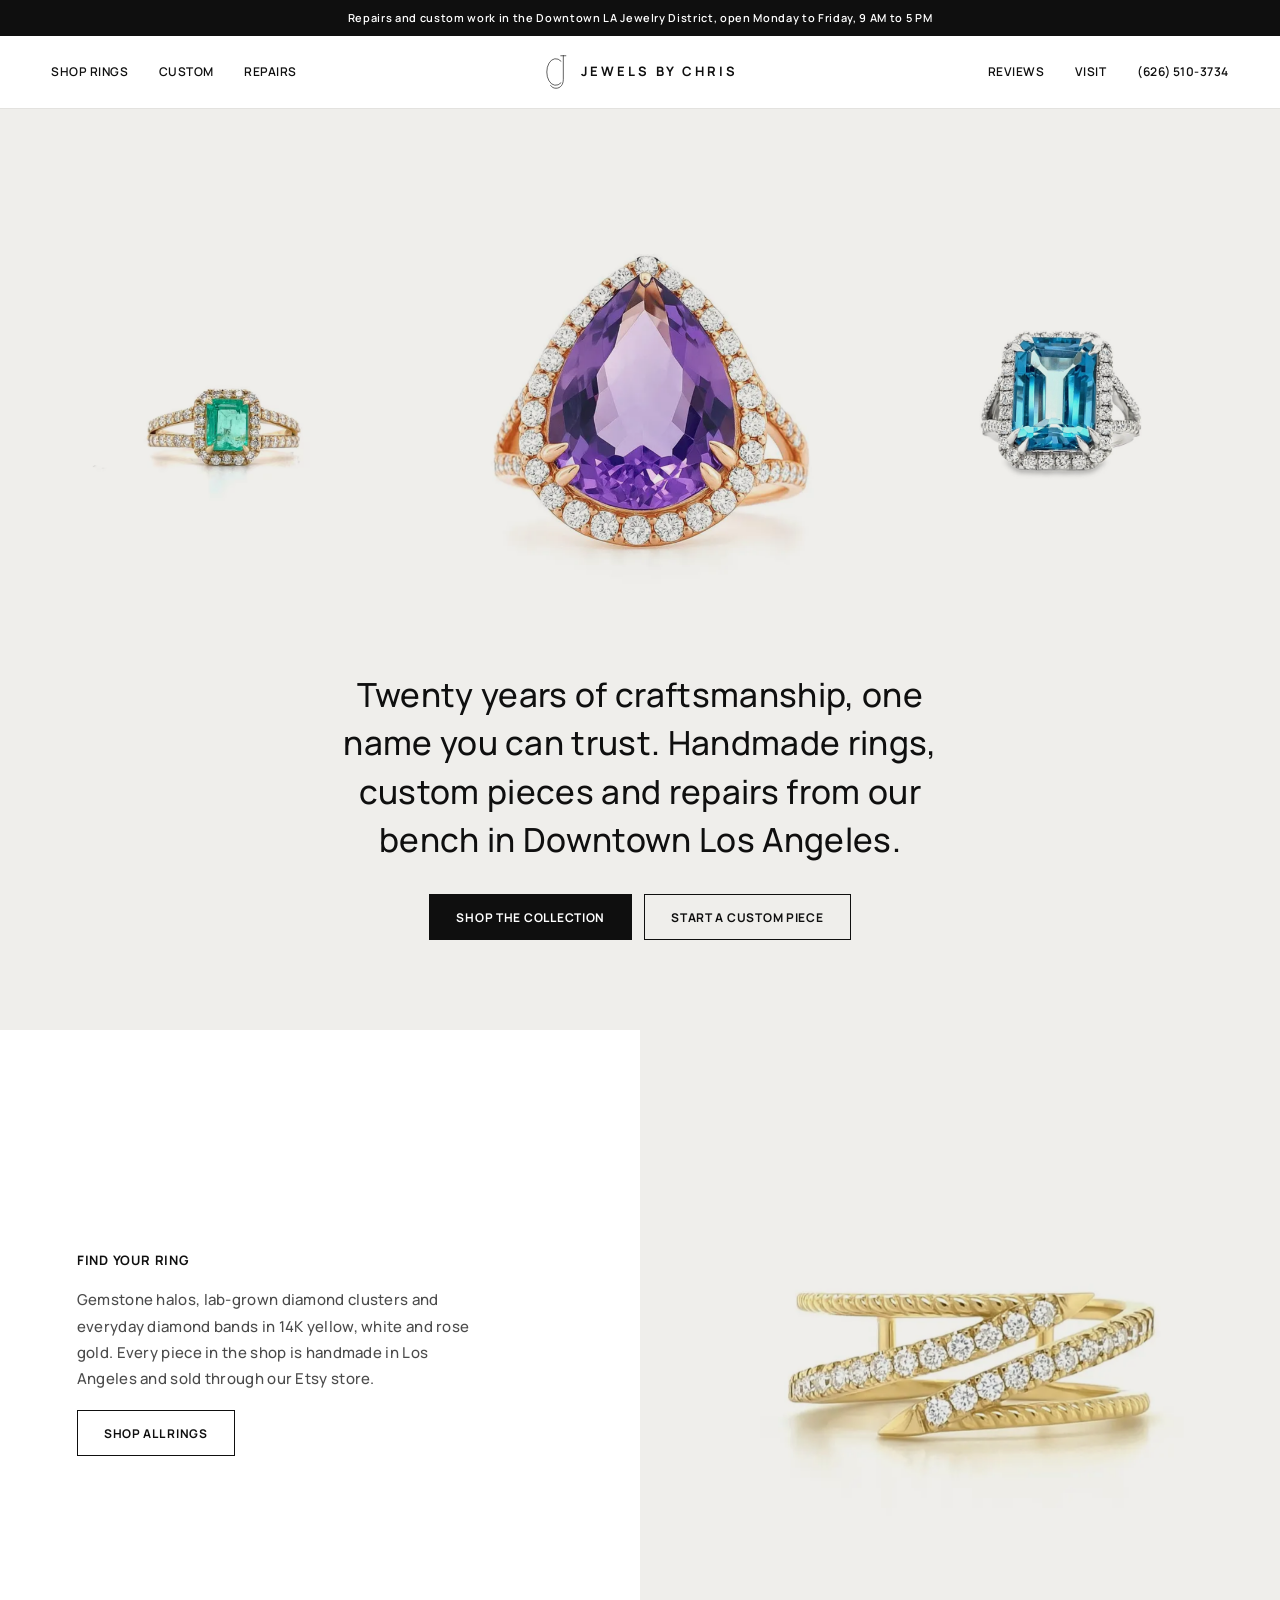
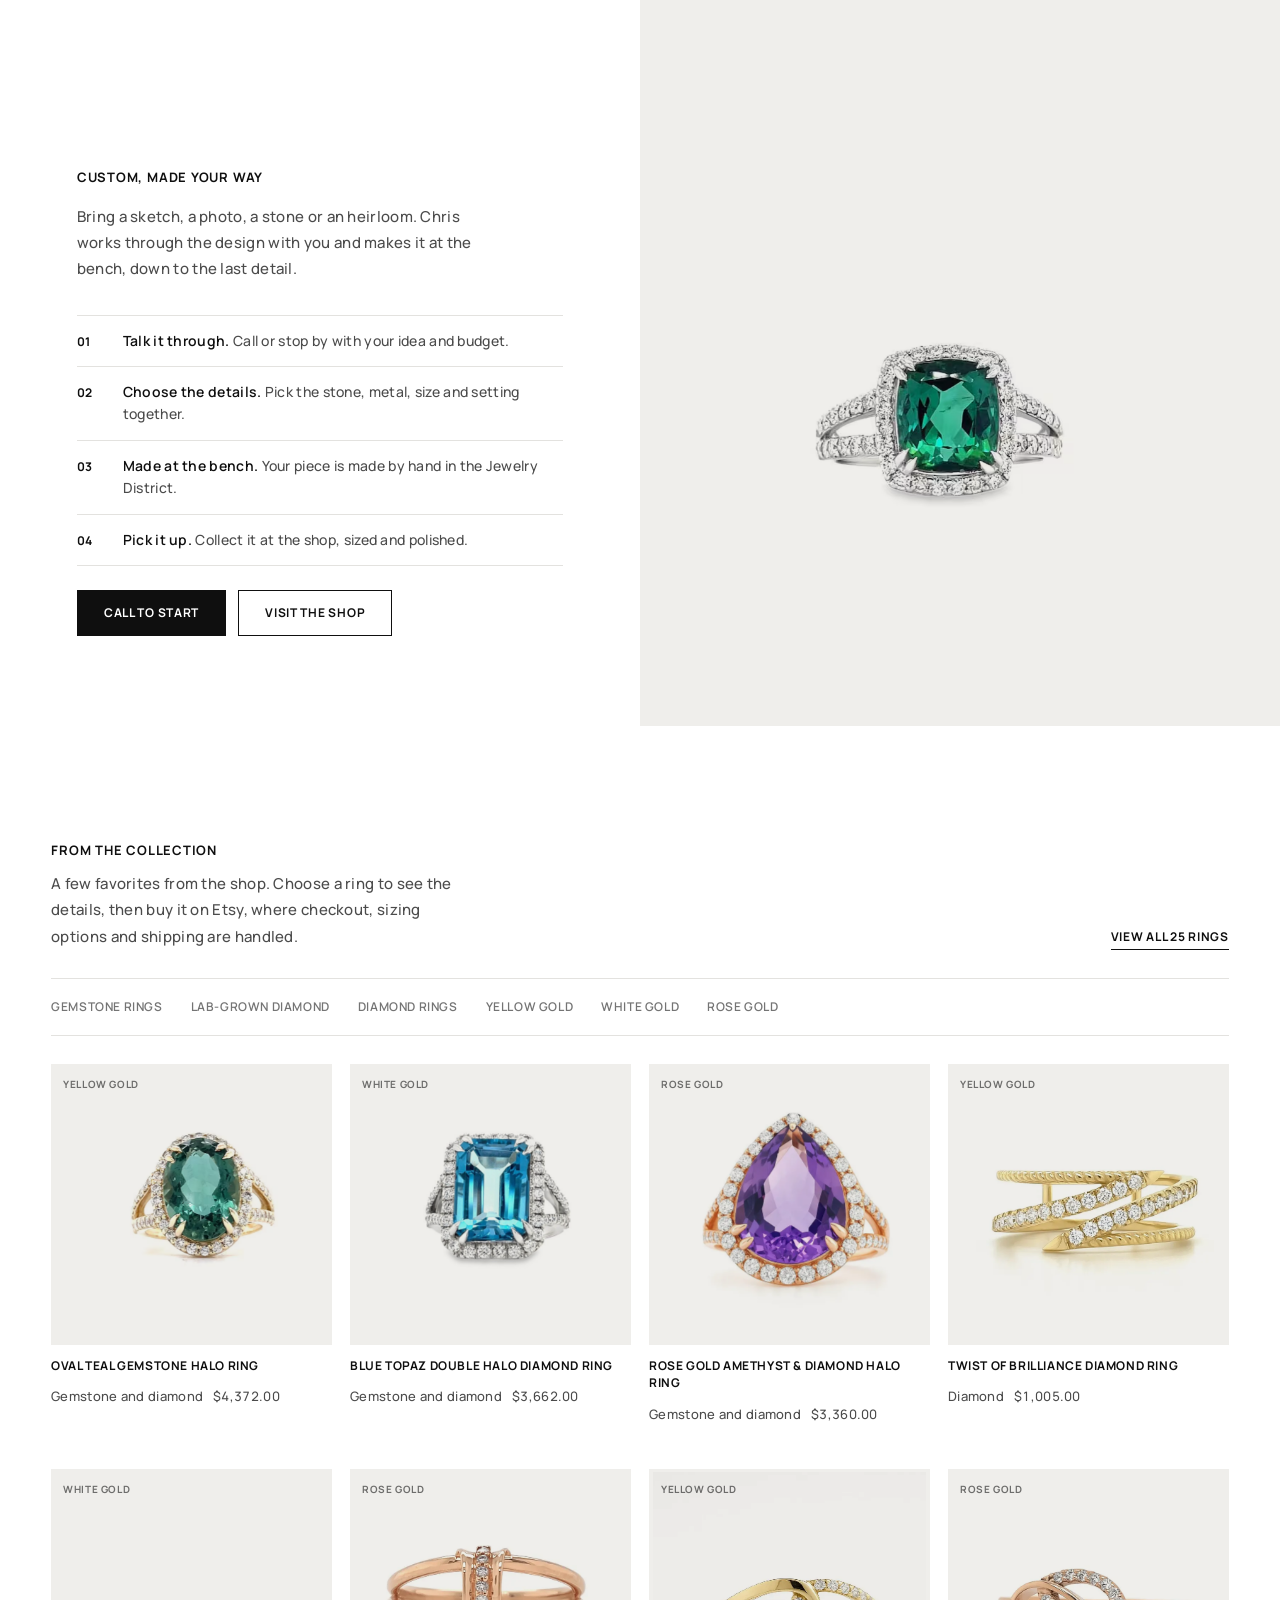
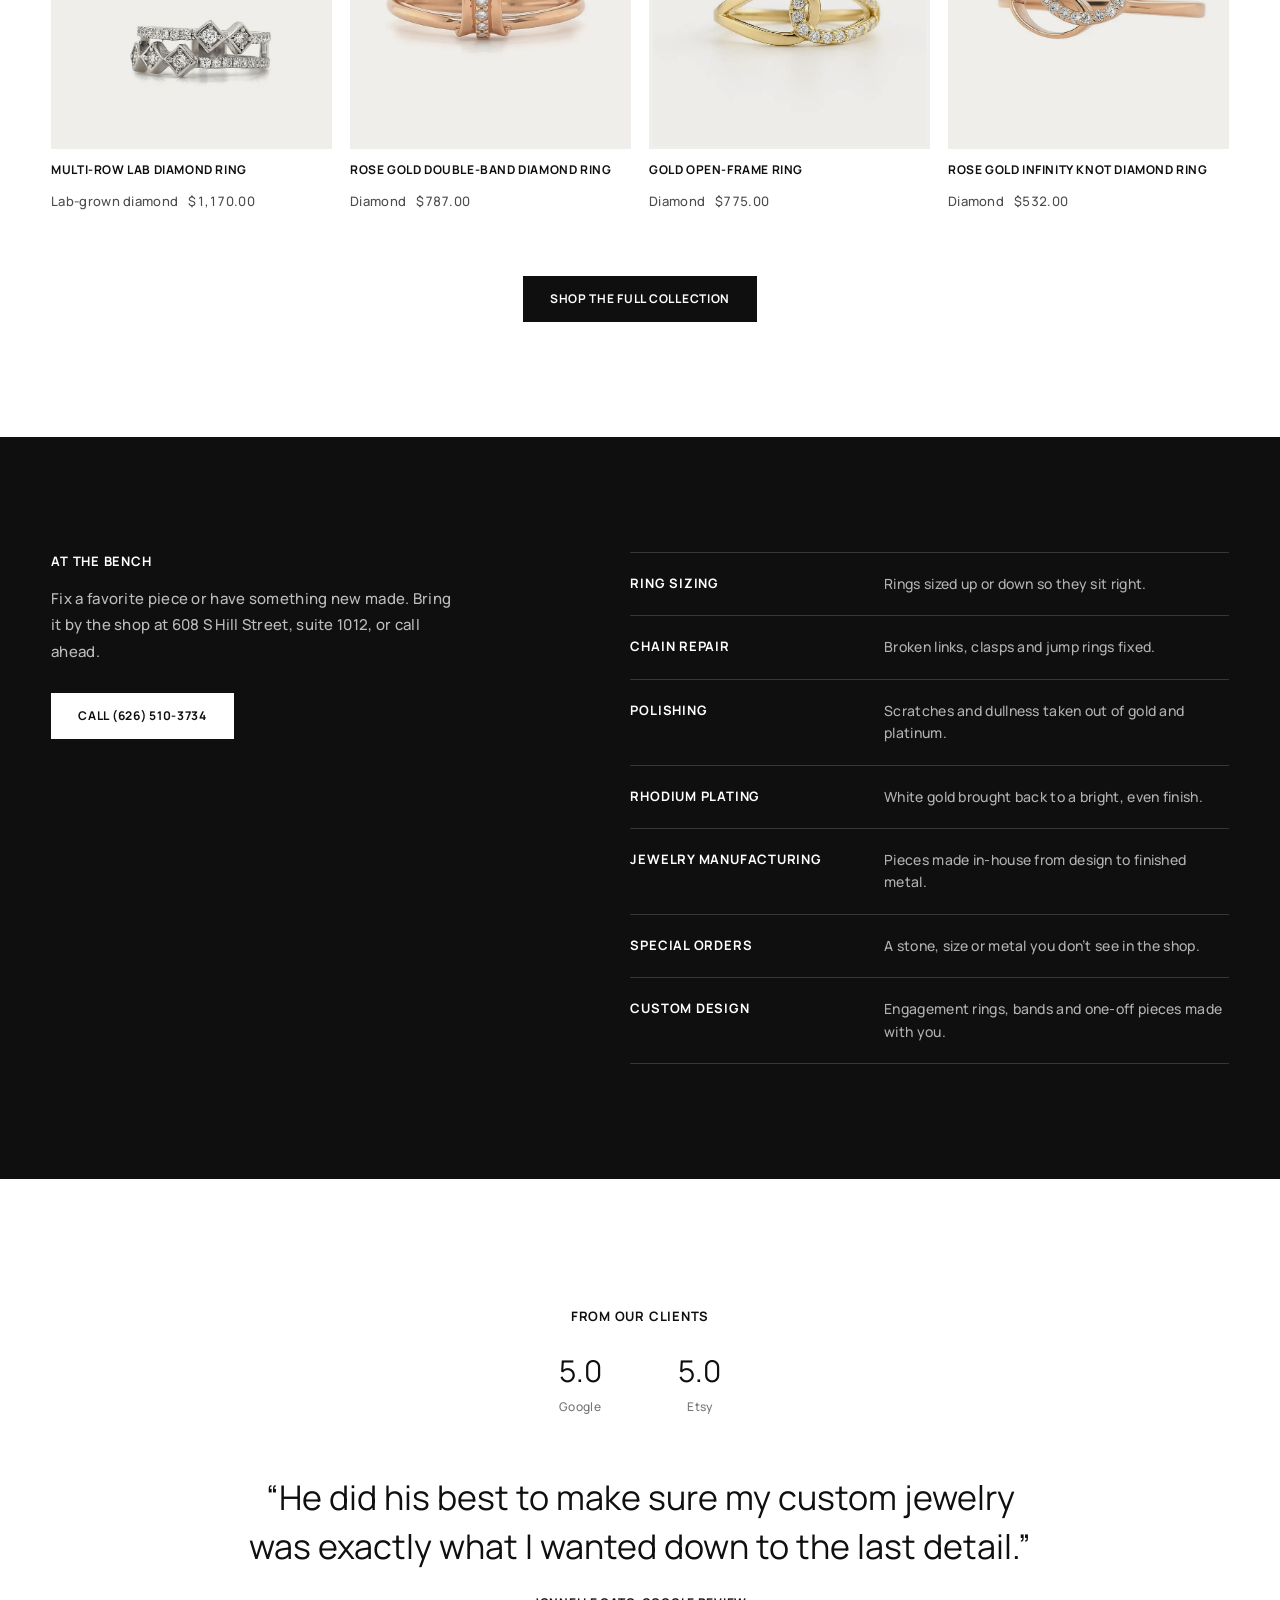
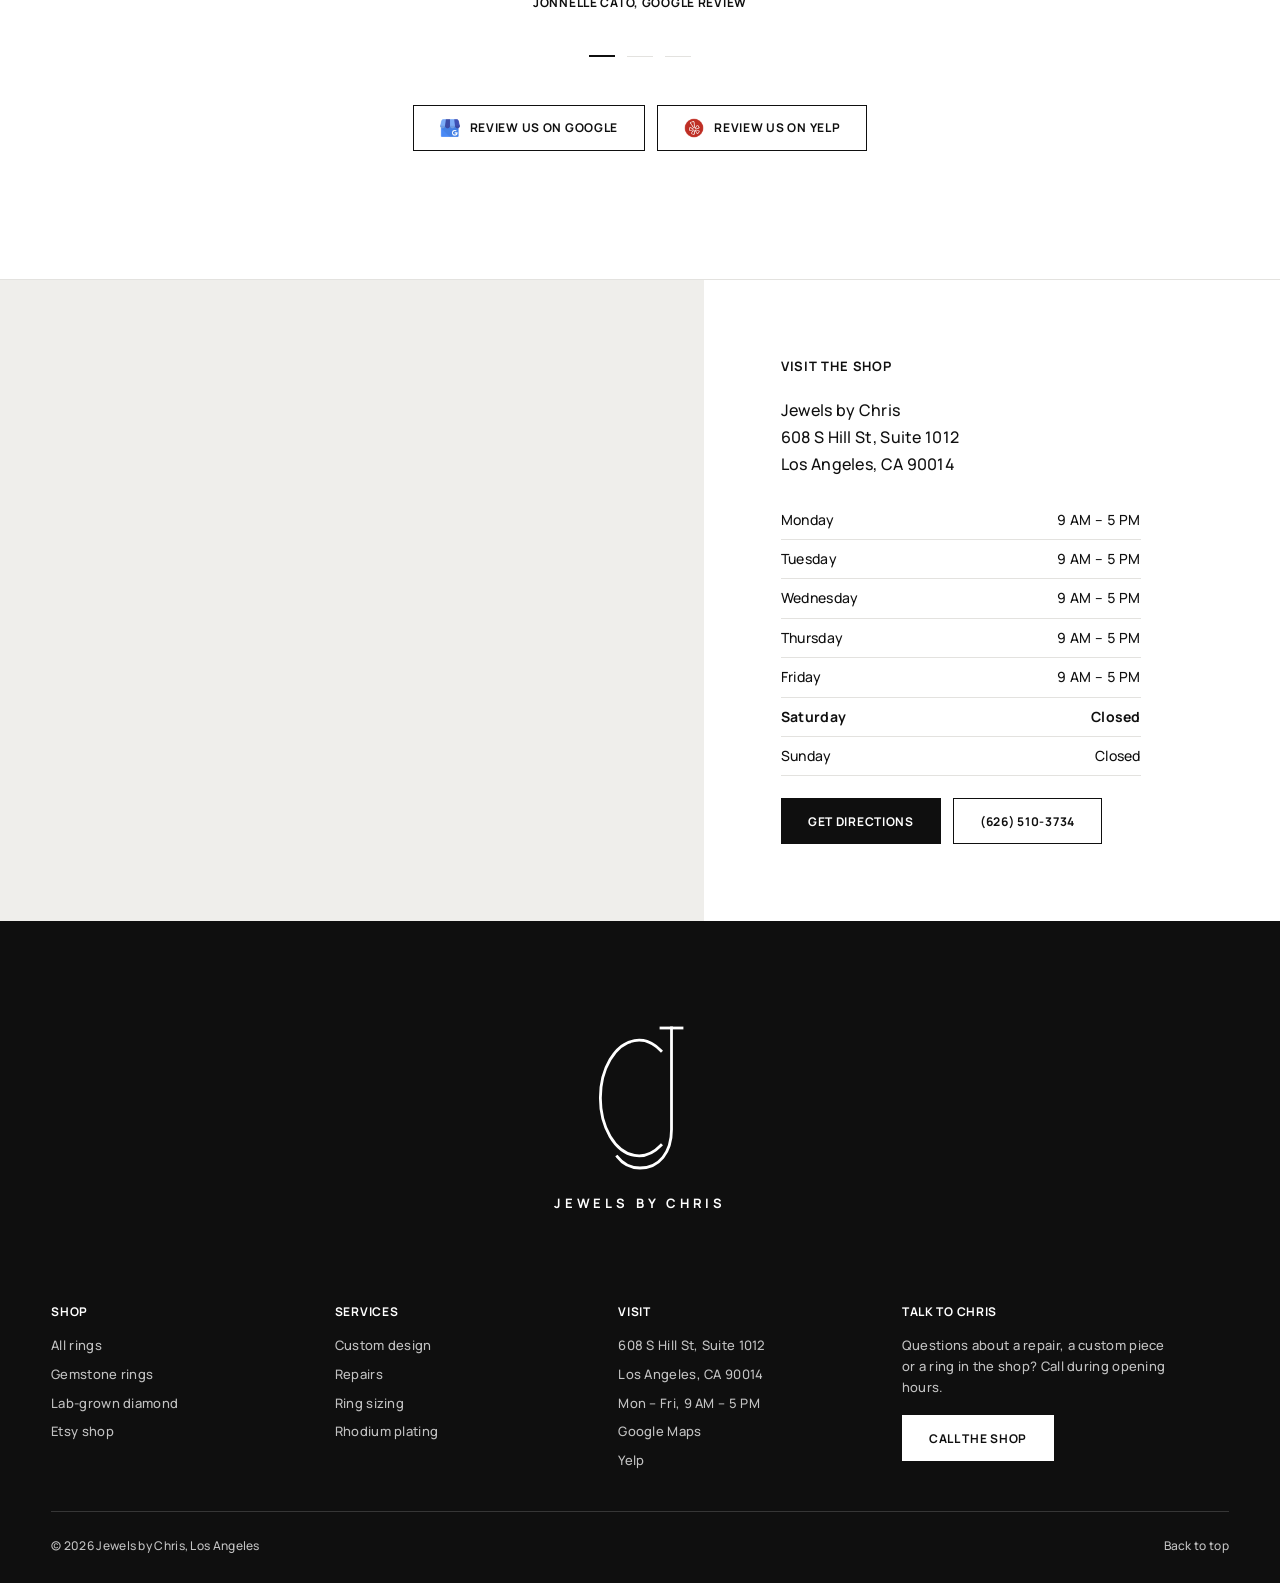
==== commit 453cb707: "Add Google and Yelp review buttons to the Jewels by Chris site - Review us on Google / Review us on " ====
--- a/jewels-by-chris/index.html
+++ b/jewels-by-chris/index.html
@@ -123,7 +123,10 @@
         <cite id="quote-cite"></cite>
       </div>
       <div class="dots" id="dots" role="group" aria-label="Choose a review"></div>
-      <p style="margin-top:36px"><a class="link" href="https://maps.app.goo.gl/BoaTTpLxEwVoVGxa9" target="_blank" rel="noopener">Read or leave a Google review</a></p>
+      <div class="review-links">
+        <a class="btn ghost" href="https://search.google.com/local/writereview?placeid=ChIJ_29gJVjHwoARTAq0jrX7E14" target="_blank" rel="noopener"><img src="assets/google-business.png" alt="" width="22" height="22">Review us on Google</a>
+        <a class="btn ghost" href="https://www.yelp.com/biz/jewels-by-chris-los-angeles" target="_blank" rel="noopener"><img src="assets/yelp.png" alt="" width="22" height="22">Review us on Yelp</a>
+      </div>
     </section>
 
     <section class="visit" id="visit" aria-labelledby="visit-title">
@@ -152,7 +155,7 @@
     <div class="foot-cols">
       <div><h3>Shop</h3><ul><li><a href="collection.html">All rings</a></li><li><a href="collection.html?type=gemstone">Gemstone rings</a></li><li><a href="collection.html?type=lab">Lab-grown diamond</a></li><li><a href="https://www.etsy.com/shop/jewelsbychriss" target="_blank" rel="noopener">Etsy shop</a></li></ul></div>
       <div><h3>Services</h3><ul><li><a href="#custom">Custom design</a></li><li><a href="#services">Repairs</a></li><li><a href="#services">Ring sizing</a></li><li><a href="#services">Rhodium plating</a></li></ul></div>
-      <div><h3>Visit</h3><ul><li>608 S Hill St, Suite 1012</li><li>Los Angeles, CA 90014</li><li>Mon – Fri, 9 AM – 5 PM</li><li><a href="https://maps.app.goo.gl/BoaTTpLxEwVoVGxa9" target="_blank" rel="noopener">Google Maps</a></li></ul></div>
+      <div><h3>Visit</h3><ul><li>608 S Hill St, Suite 1012</li><li>Los Angeles, CA 90014</li><li>Mon – Fri, 9 AM – 5 PM</li><li><a href="https://maps.app.goo.gl/BoaTTpLxEwVoVGxa9" target="_blank" rel="noopener">Google Maps</a></li><li><a href="https://www.yelp.com/biz/jewels-by-chris-los-angeles" target="_blank" rel="noopener">Yelp</a></li></ul></div>
       <div class="cta"><h3>Talk to Chris</h3><p>Questions about a repair, a custom piece or a ring in the shop? Call during opening hours.</p><a class="btn on-dark" href="tel:+16265103734">Call the shop</a></div>
     </div>
     <div class="legal"><p>© <span id="year">2026</span> Jewels by Chris, Los Angeles</p><p><a href="#top">Back to top</a></p></div>
--- a/jewels-by-chris/assets/site.css
+++ b/jewels-by-chris/assets/site.css
@@ -309,3 +309,8 @@
 @media (min-width: 861px) { .facets-foot { display: none; } }
 @media (prefers-reduced-motion: reduce) { .facets { transition: none; } }
 .bar nav a[aria-current="page"] { border-color: var(--ink); }
+
+/* Google and Yelp review buttons */
+.review-links { display: flex; flex-wrap: wrap; justify-content: center; gap: 12px; margin-top: 36px; }
+.review-links .btn { gap: 10px; }
+.review-links img { width: 20px; height: 20px; }
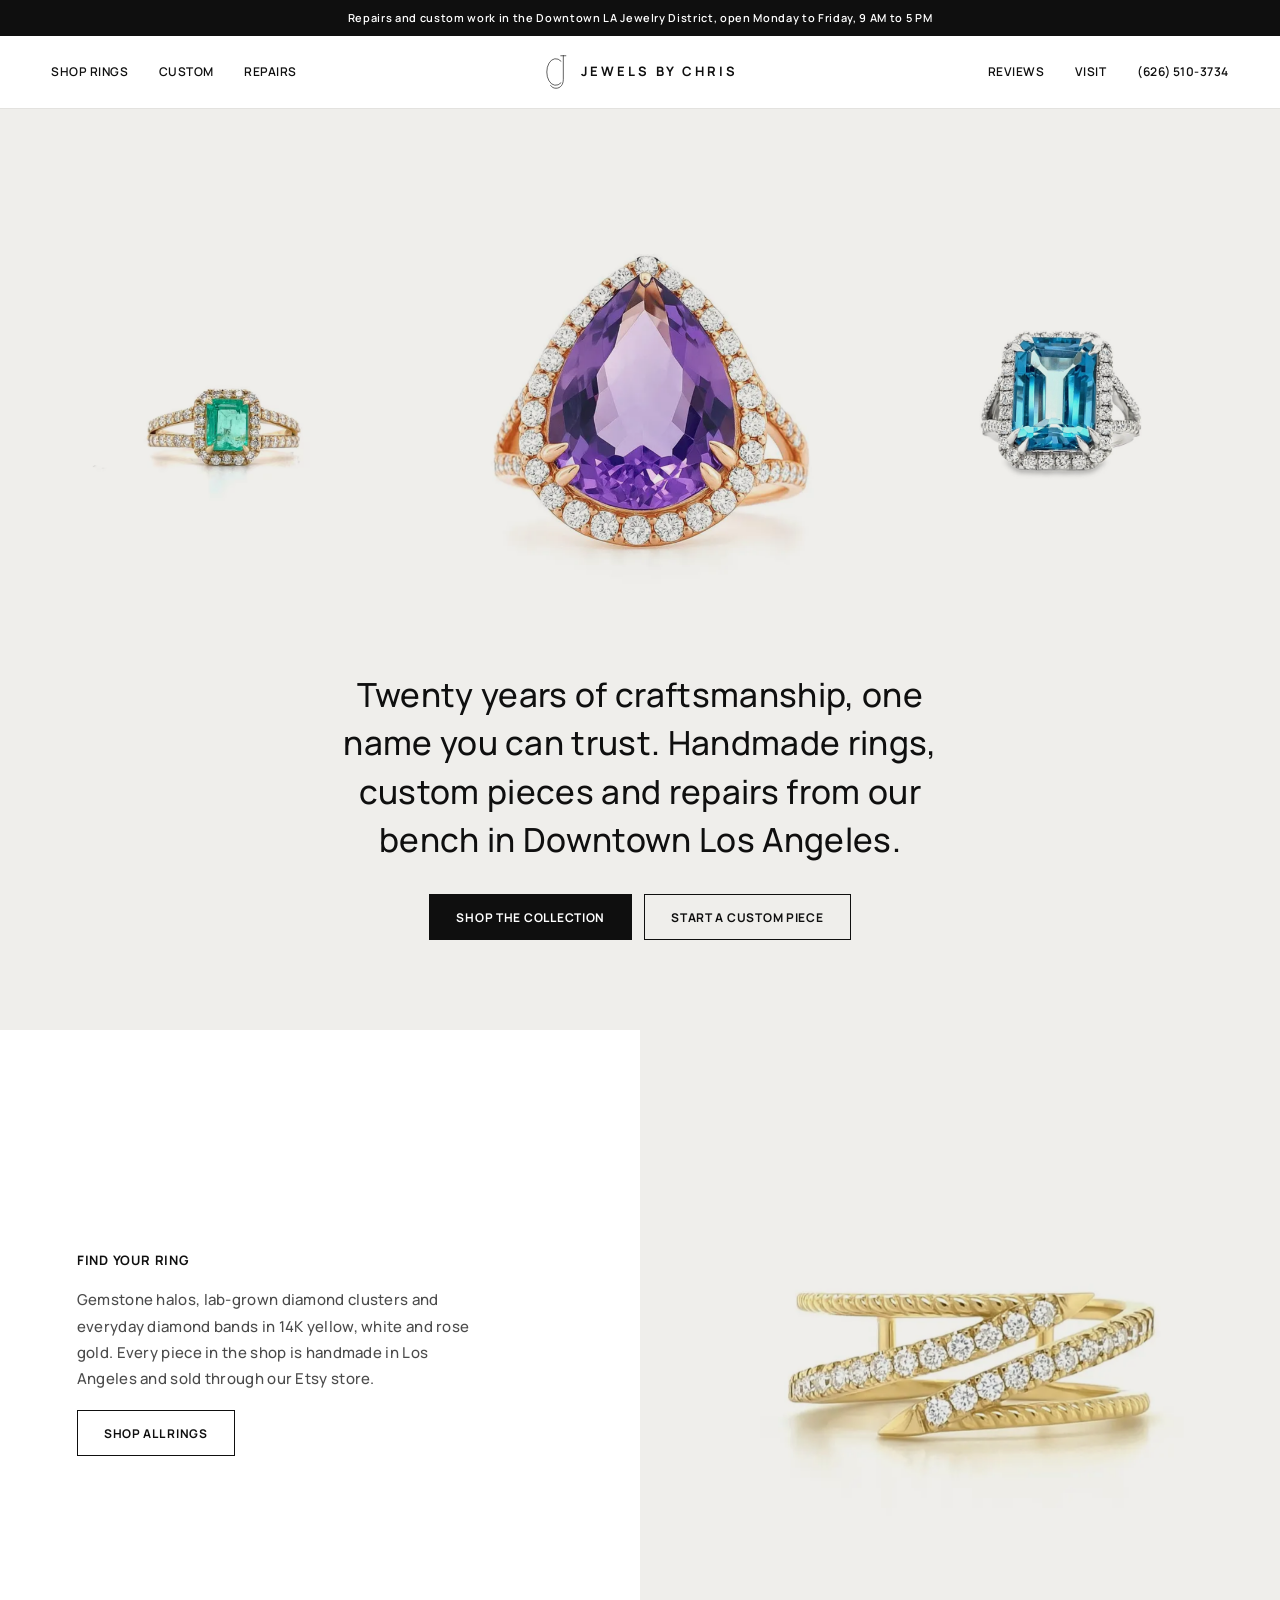
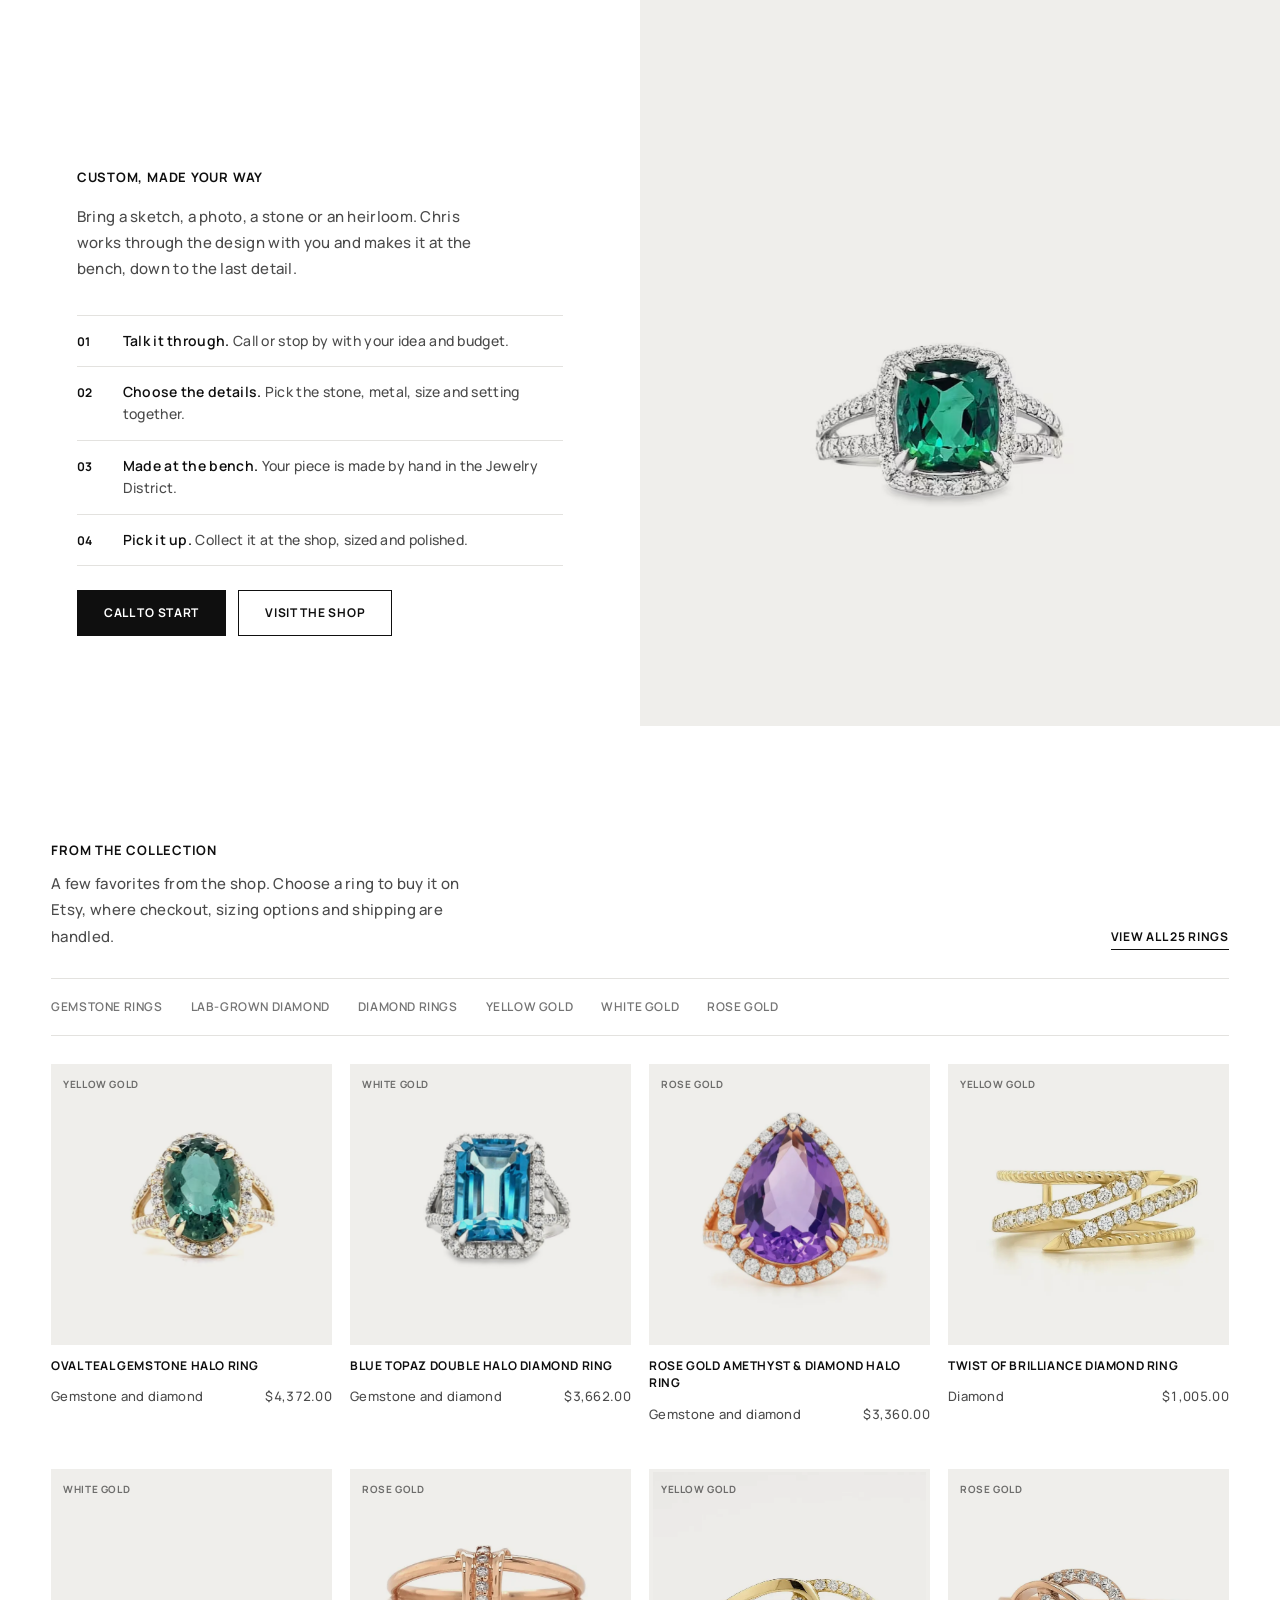
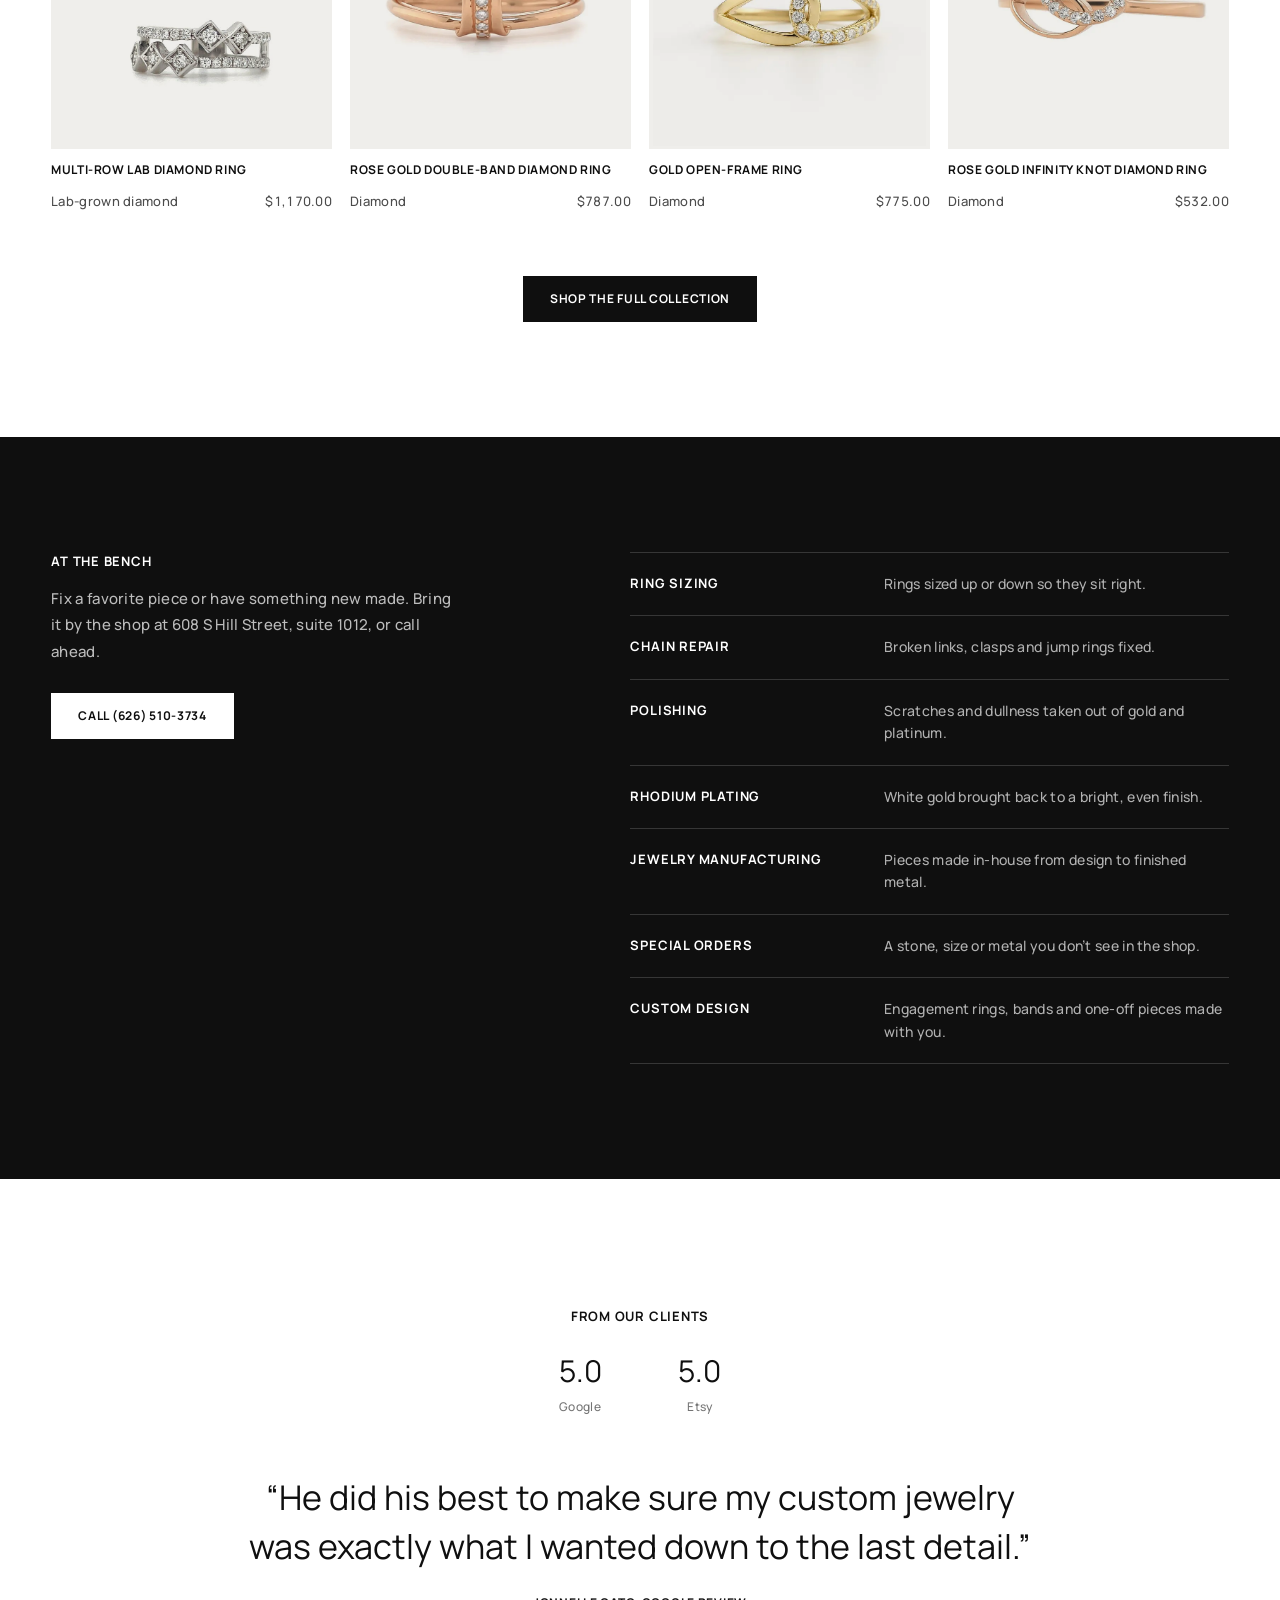
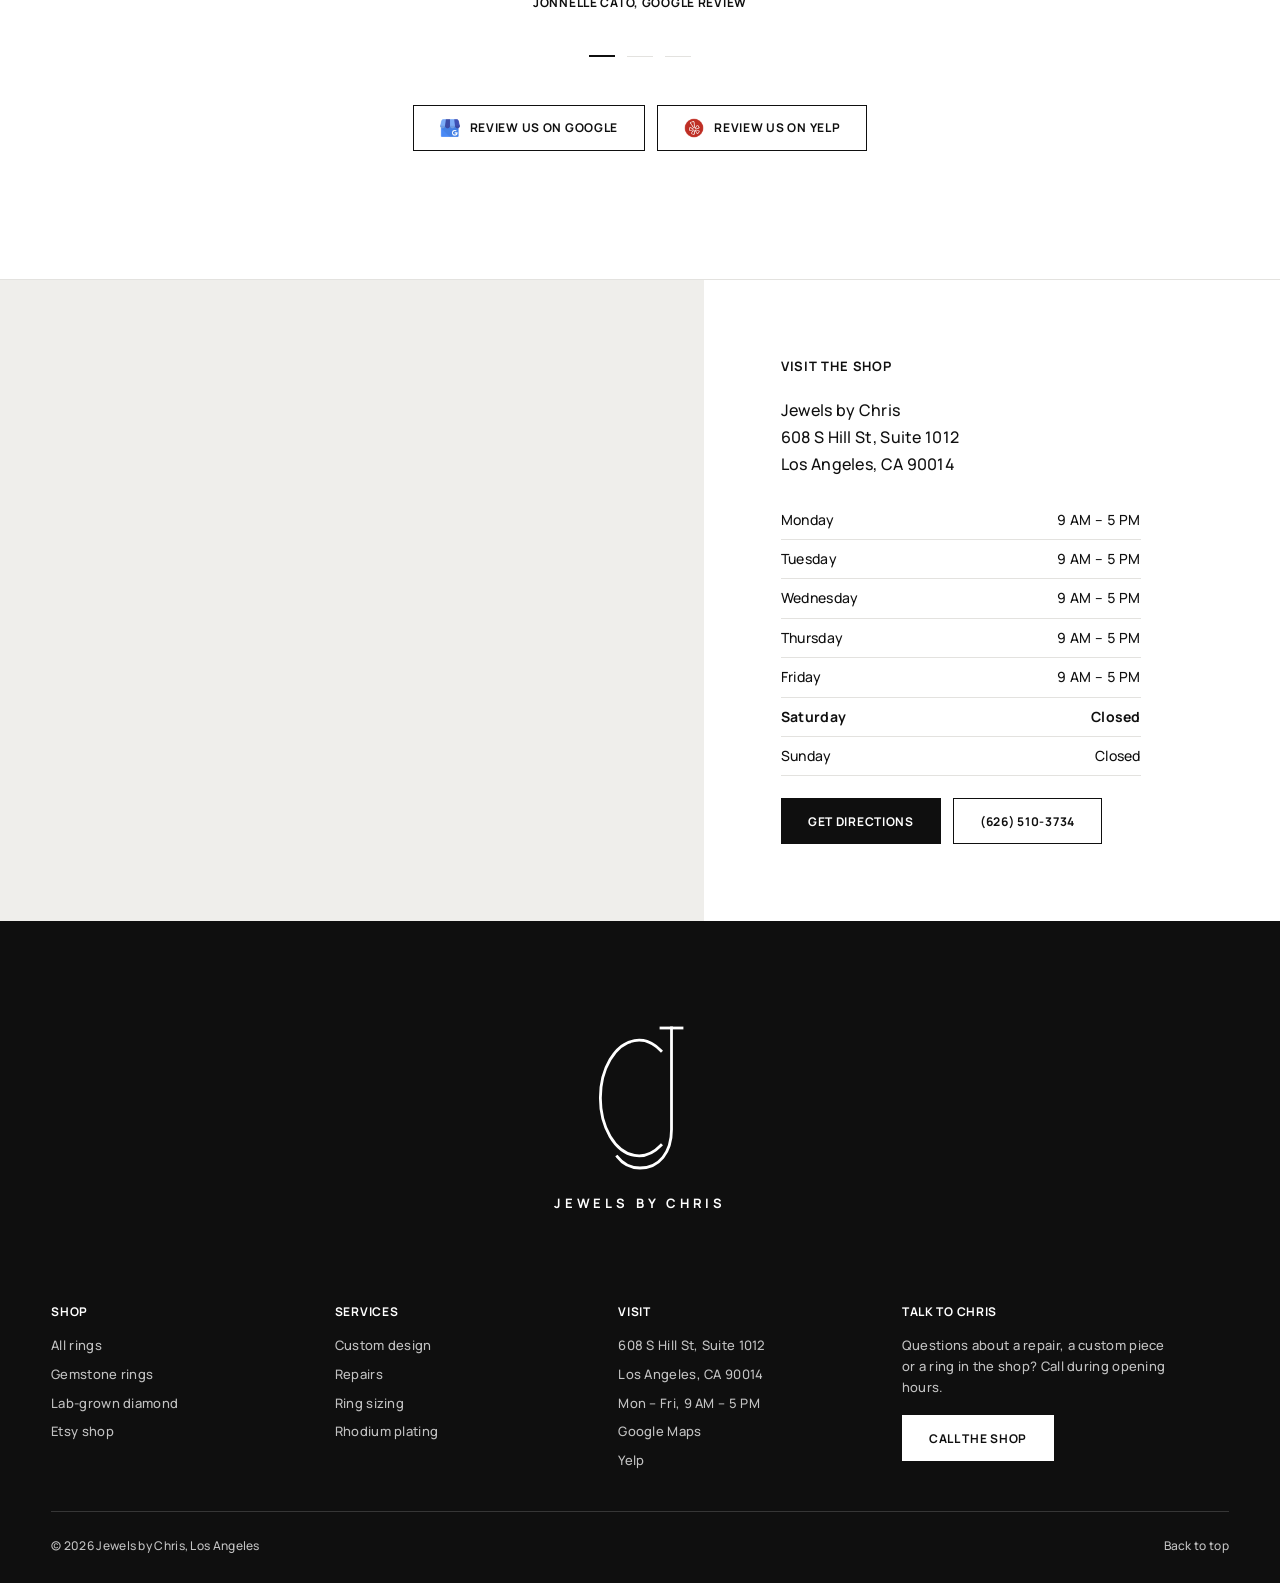
==== commit 707d854e: "Link every ring straight to its Etsy listing Co-Authored-By: Claude Opus 5.5 <noreply@anthropic.com>" ====
--- a/jewels-by-chris/index.html
+++ b/jewels-by-chris/index.html
@@ -79,7 +79,7 @@
       <div class="shop-head">
         <div>
           <h2 class="title" id="shop-title">From the collection</h2>
-          <p class="lede">A few favorites from the shop. Choose a ring to see the details, then buy it on Etsy, where checkout, sizing options and shipping are handled.</p>
+          <p class="lede">A few favorites from the shop. Choose a ring to buy it on Etsy, where checkout, sizing options and shipping are handled.</p>
         </div>
         <a class="link" href="collection.html">View all 25 rings</a>
       </div>
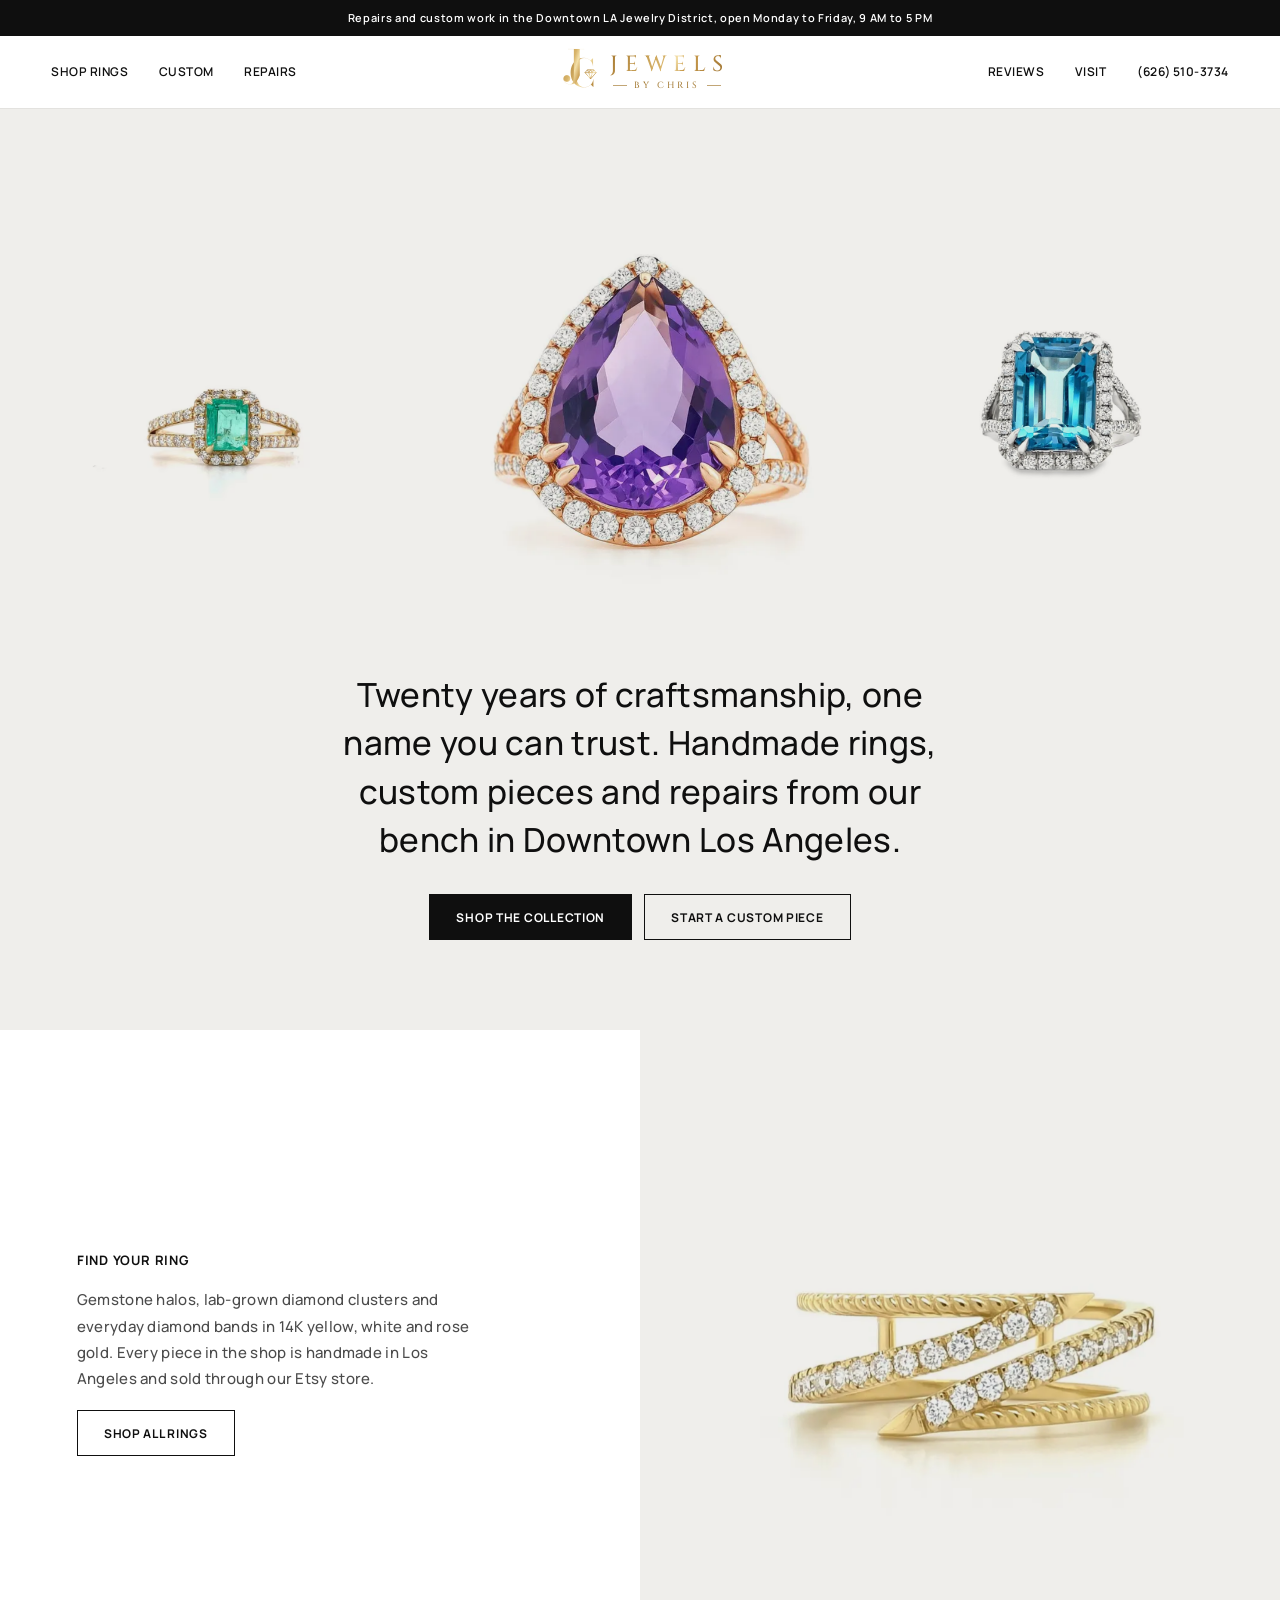
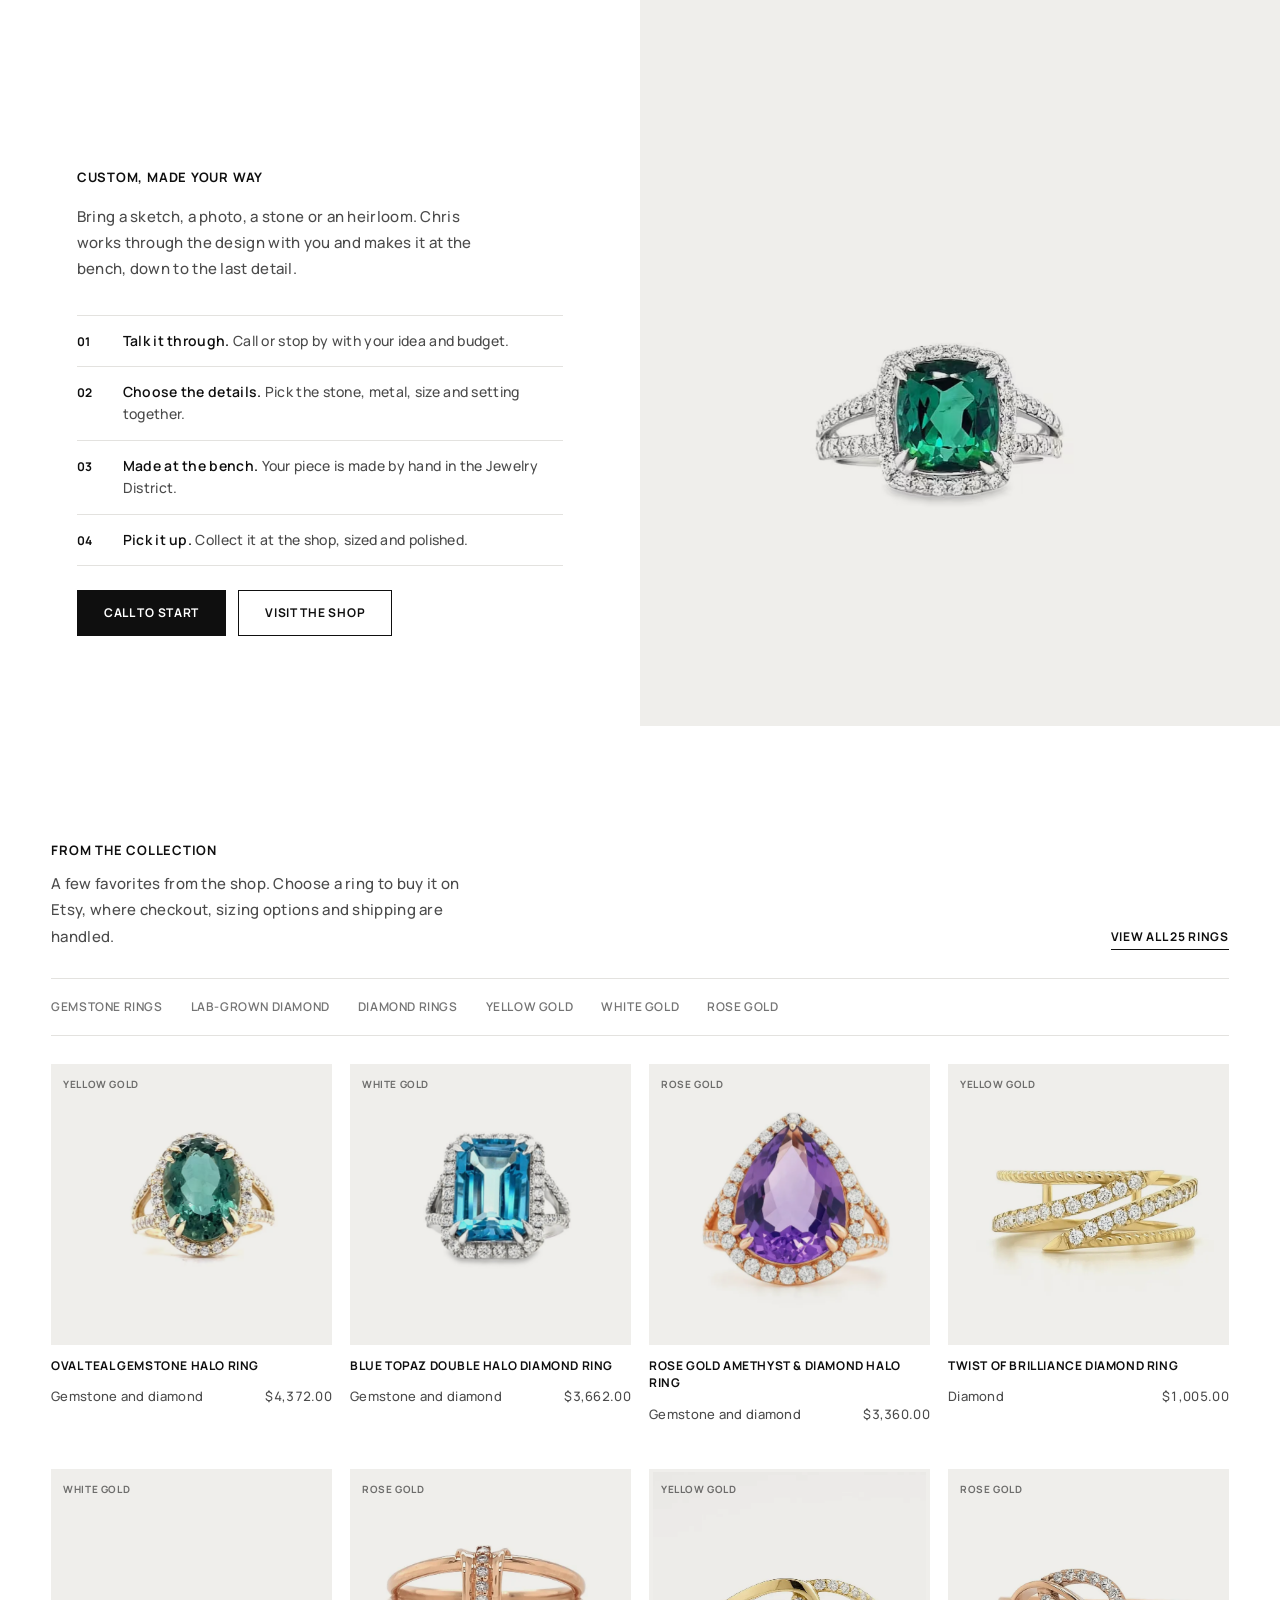
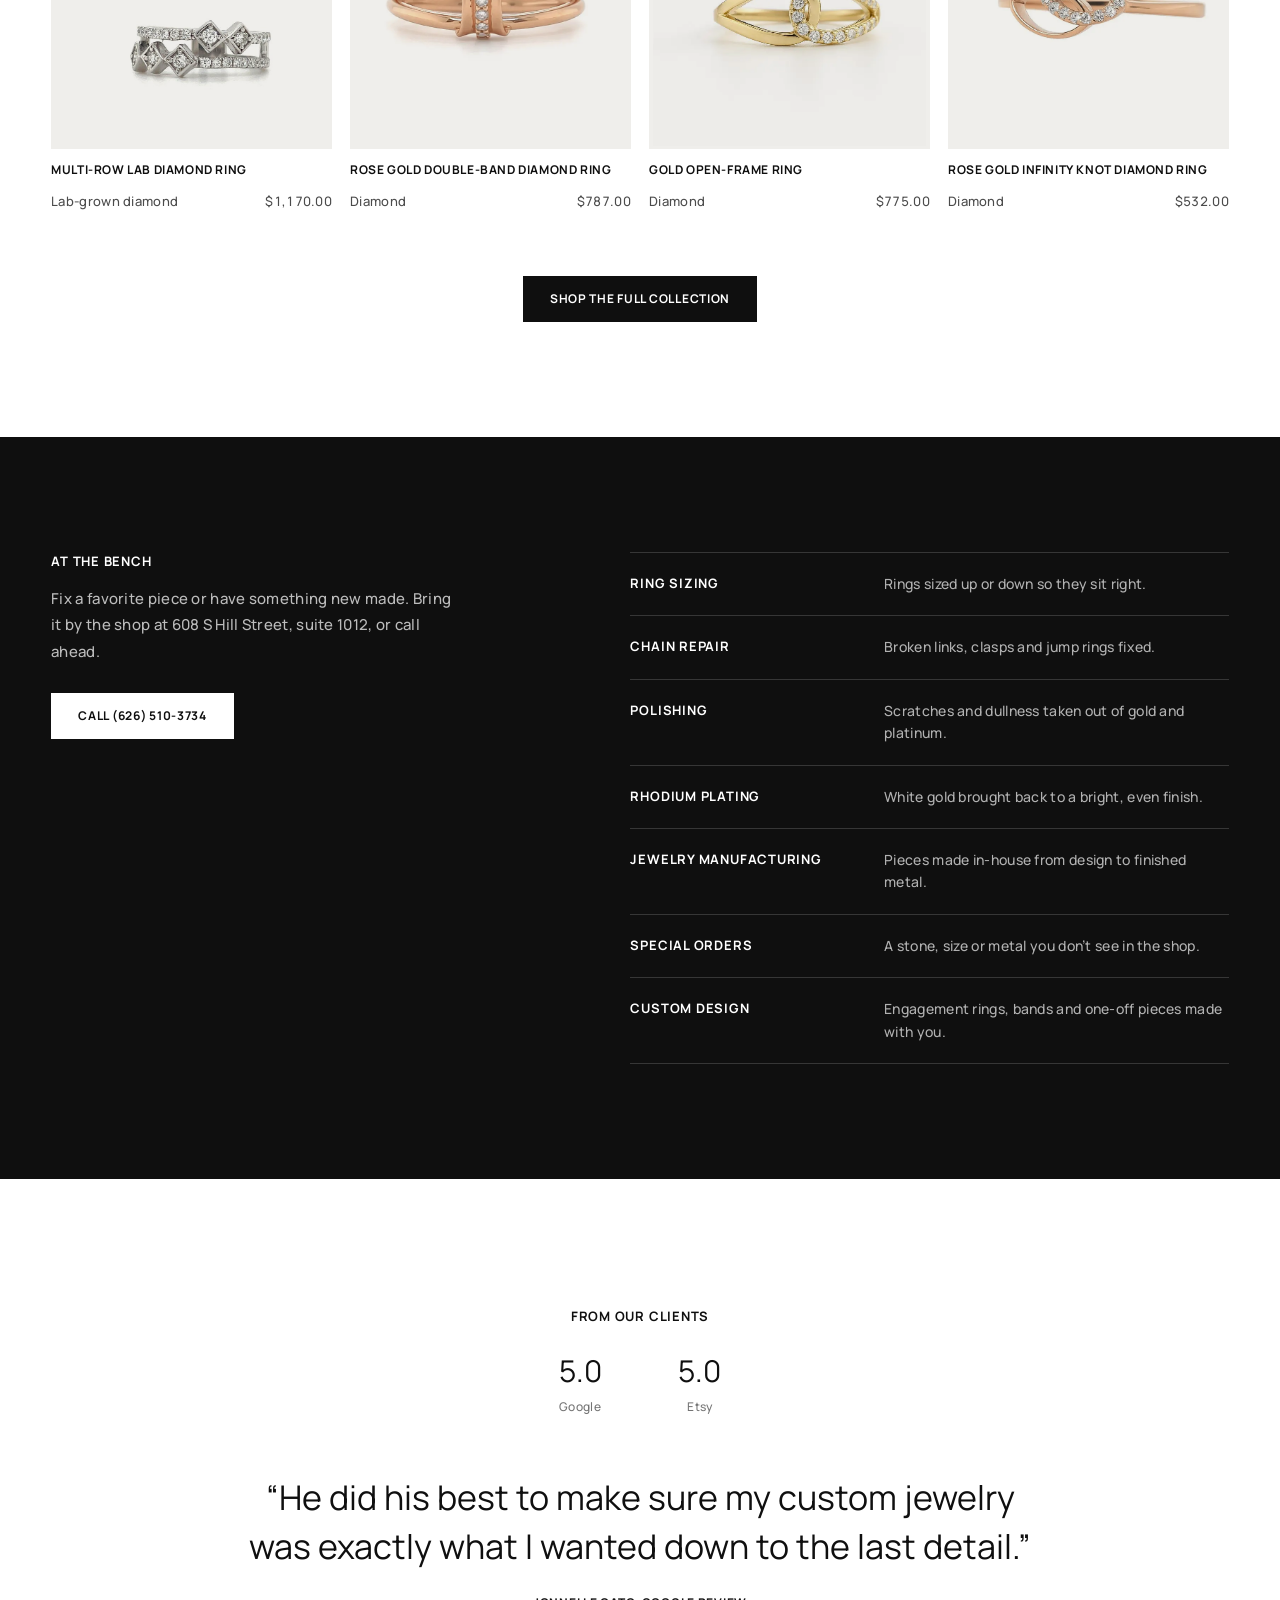
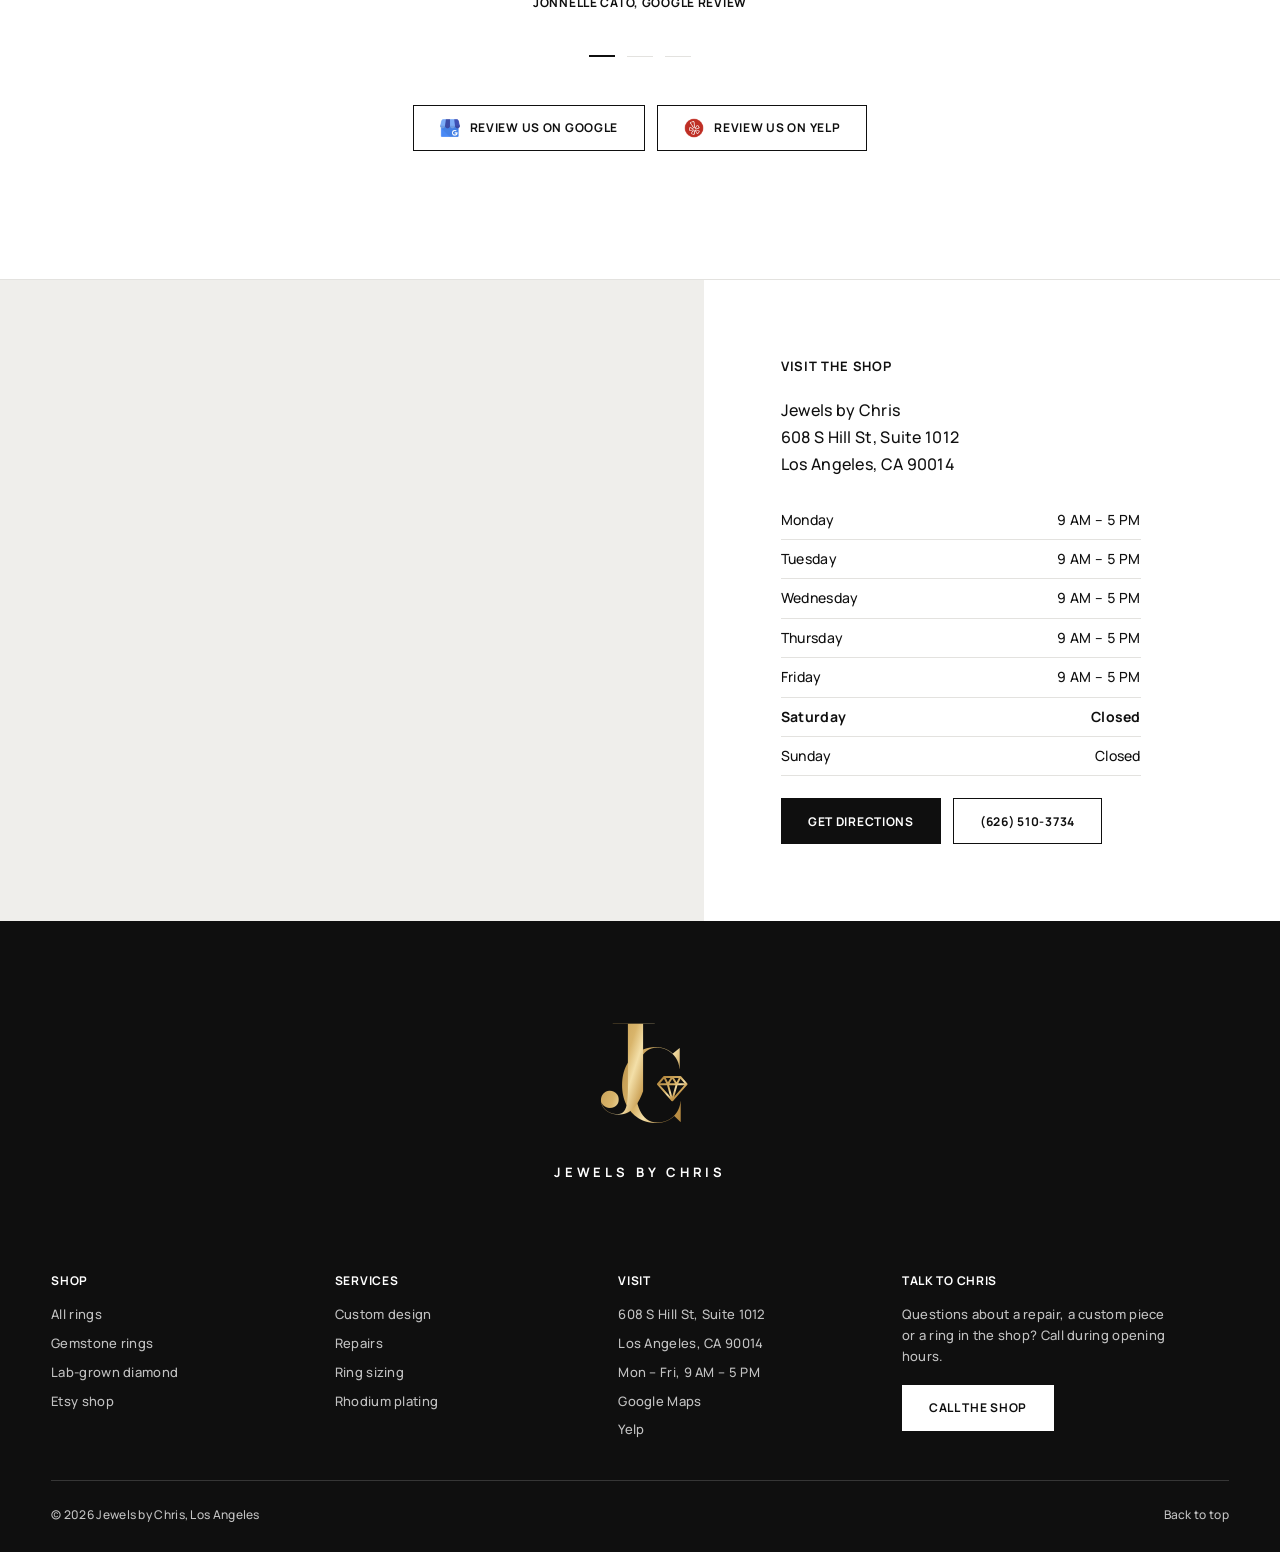
==== commit 0b2c377a: "Use the gold JC monogram logo in the header and footer Co-Authored-By: Claude Opus 5.5 <noreply@anth" ====
--- a/jewels-by-chris/index.html
+++ b/jewels-by-chris/index.html
@@ -9,15 +9,18 @@
   <link rel="icon" href="assets/jewels-by-chris-mark.svg" type="image/svg+xml">
   <link rel="preconnect" href="https://fonts.googleapis.com">
   <link rel="preconnect" href="https://fonts.gstatic.com" crossorigin>
-  <link href="https://fonts.googleapis.com/css2?family=Manrope:wght@300;400;500;600;700&display=swap" rel="stylesheet">
+  <link href="https://fonts.googleapis.com/css2?family=Bodoni+Moda:wght@500;600&family=Cinzel:wght@500&family=Manrope:wght@300;400;500;600;700&display=swap" rel="stylesheet">
   <link rel="stylesheet" href="assets/site.css">
 </head>
 <body>
   <a class="skip" href="#main">Skip to content</a>
 
   <svg width="0" height="0" style="position:absolute" aria-hidden="true">
-    <symbol id="mark" viewBox="0 0 64 88" fill="none" stroke="currentColor" stroke-width="1.6" stroke-linecap="square">
-      <path d="M44 17A22 33 0 1 0 44 71"/><path d="M50 4v58c0 13-7 22-18 22-6 0-10-2.5-13-6.5"/><path d="M44 4h12"/>
+    <defs><linearGradient id="gold" x1="0" y1="0" x2="1" y2="1"><stop offset="0" stop-color="#a87b33"/><stop offset=".45" stop-color="#d9b56b"/><stop offset=".55" stop-color="#f3dfa8"/><stop offset=".7" stop-color="#c79a4c"/><stop offset="1" stop-color="#9c7130"/></linearGradient></defs>
+    <symbol id="mark" viewBox="0 0 100 110">
+      <text x="60" y="90" text-anchor="middle" font-family="'Bodoni Moda', Didot, serif" font-size="88" font-weight="500" fill="url(#gold)">C</text>
+      <text x="40" y="80" text-anchor="middle" font-family="'Bodoni Moda', Didot, serif" font-size="104" font-weight="600" fill="url(#gold)">J</text>
+      <g fill="none" stroke="url(#gold)" stroke-width="2.2" stroke-linejoin="round" transform="translate(66 50) scale(.8)"><path d="M7 0H25L32 8L16 26L0 8Z"/><path d="M0 8H32M7 0L11 8L16 26M25 0L21 8L16 26M11 8L16 0L21 8"/></g>
     </symbol>
   </svg>
 
@@ -27,7 +30,7 @@
     <div class="bar">
       <nav aria-label="Primary"><a href="collection.html">Shop rings</a><a href="#custom">Custom</a><a href="#services">Repairs</a></nav>
       <button class="menu-btn" aria-expanded="false" aria-controls="drawer">Menu</button>
-      <a class="brand" href="#top" aria-label="Jewels by Chris, home"><svg aria-hidden="true"><use href="#mark"/></svg><span>Jewels by Chris</span></a>
+      <a class="brand" href="#top" aria-label="Jewels by Chris, home"><svg viewBox="0 0 100 110" aria-hidden="true"><use href="#mark"/></svg><span class="words"><span class="name">Jewels</span><span class="by">by chris</span></span></a>
       <nav class="right" aria-label="Secondary"><a href="#reviews">Reviews</a><a href="#visit">Visit</a><a href="tel:+16265103734">(626) 510-3734</a></nav>
       <a class="call" href="tel:+16265103734" hidden>Call</a>
     </div>
@@ -151,7 +154,7 @@
   </main>
 
   <footer>
-    <div class="foot-mark"><svg viewBox="0 0 64 88" aria-hidden="true"><use href="#mark"/></svg><span>Jewels by Chris</span></div>
+    <div class="foot-mark"><svg viewBox="0 0 100 110" aria-hidden="true"><use href="#mark"/></svg><span>Jewels by Chris</span></div>
     <div class="foot-cols">
       <div><h3>Shop</h3><ul><li><a href="collection.html">All rings</a></li><li><a href="collection.html?type=gemstone">Gemstone rings</a></li><li><a href="collection.html?type=lab">Lab-grown diamond</a></li><li><a href="https://www.etsy.com/shop/jewelsbychriss" target="_blank" rel="noopener">Etsy shop</a></li></ul></div>
       <div><h3>Services</h3><ul><li><a href="#custom">Custom design</a></li><li><a href="#services">Repairs</a></li><li><a href="#services">Ring sizing</a></li><li><a href="#services">Rhodium plating</a></li></ul></div>
--- a/jewels-by-chris/assets/site.css
+++ b/jewels-by-chris/assets/site.css
@@ -314,3 +314,12 @@
 .review-links { display: flex; flex-wrap: wrap; justify-content: center; gap: 12px; margin-top: 36px; }
 .review-links .btn { gap: 10px; }
 .review-links img { width: 20px; height: 20px; }
+
+/* Gold JC monogram and JEWELS / BY CHRIS wordmark (after the Instagram logo) */
+.brand { gap: 10px; }
+.brand svg { width: 44px; height: 48px; overflow: visible; }
+.brand .words { display: flex; flex-direction: column; align-items: center; line-height: 1; }
+.brand .name { font-family: "Cinzel", serif; font-size: 22px; font-weight: 500; letter-spacing: .3em; margin-right: -.3em; background: linear-gradient(120deg, #a87b33, #d9b56b 45%, #f3dfa8 52%, #c79a4c 62%, #9c7130); -webkit-background-clip: text; background-clip: text; color: transparent; text-transform: uppercase; }
+.brand .by { display: flex; align-items: center; gap: 7px; margin-top: 5px; font-family: "Cinzel", serif; font-size: 9px; font-weight: 500; letter-spacing: .32em; color: #a8803d; text-transform: uppercase; }
+.brand .by::before, .brand .by::after { content: ""; width: 14px; height: 1px; background: currentColor; opacity: .7; }
+@media (max-width: 860px) { .brand svg { width: 36px; height: 40px; } .brand span.words { display: flex; } .brand span.name { display: block; } .brand span.by { display: flex; } .brand .name { font-size: 17px; } .brand .by { font-size: 8px; } }
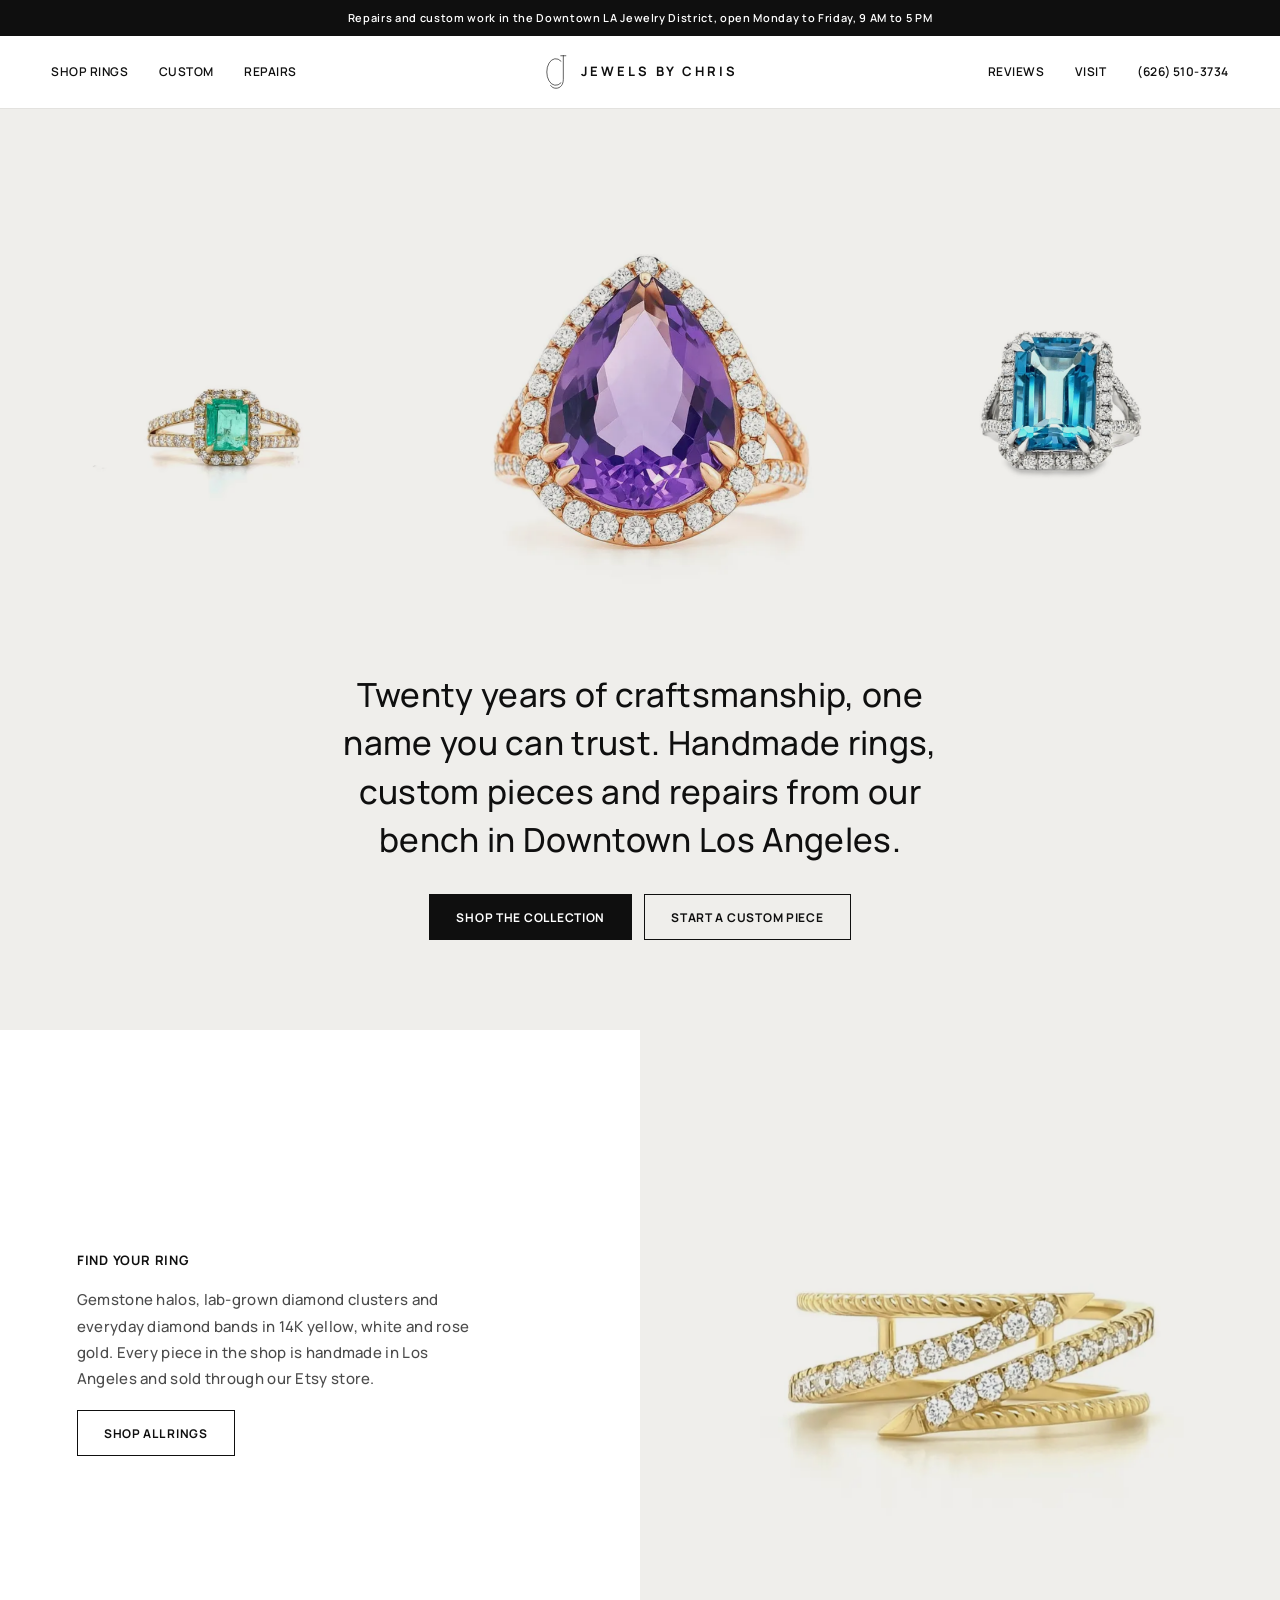
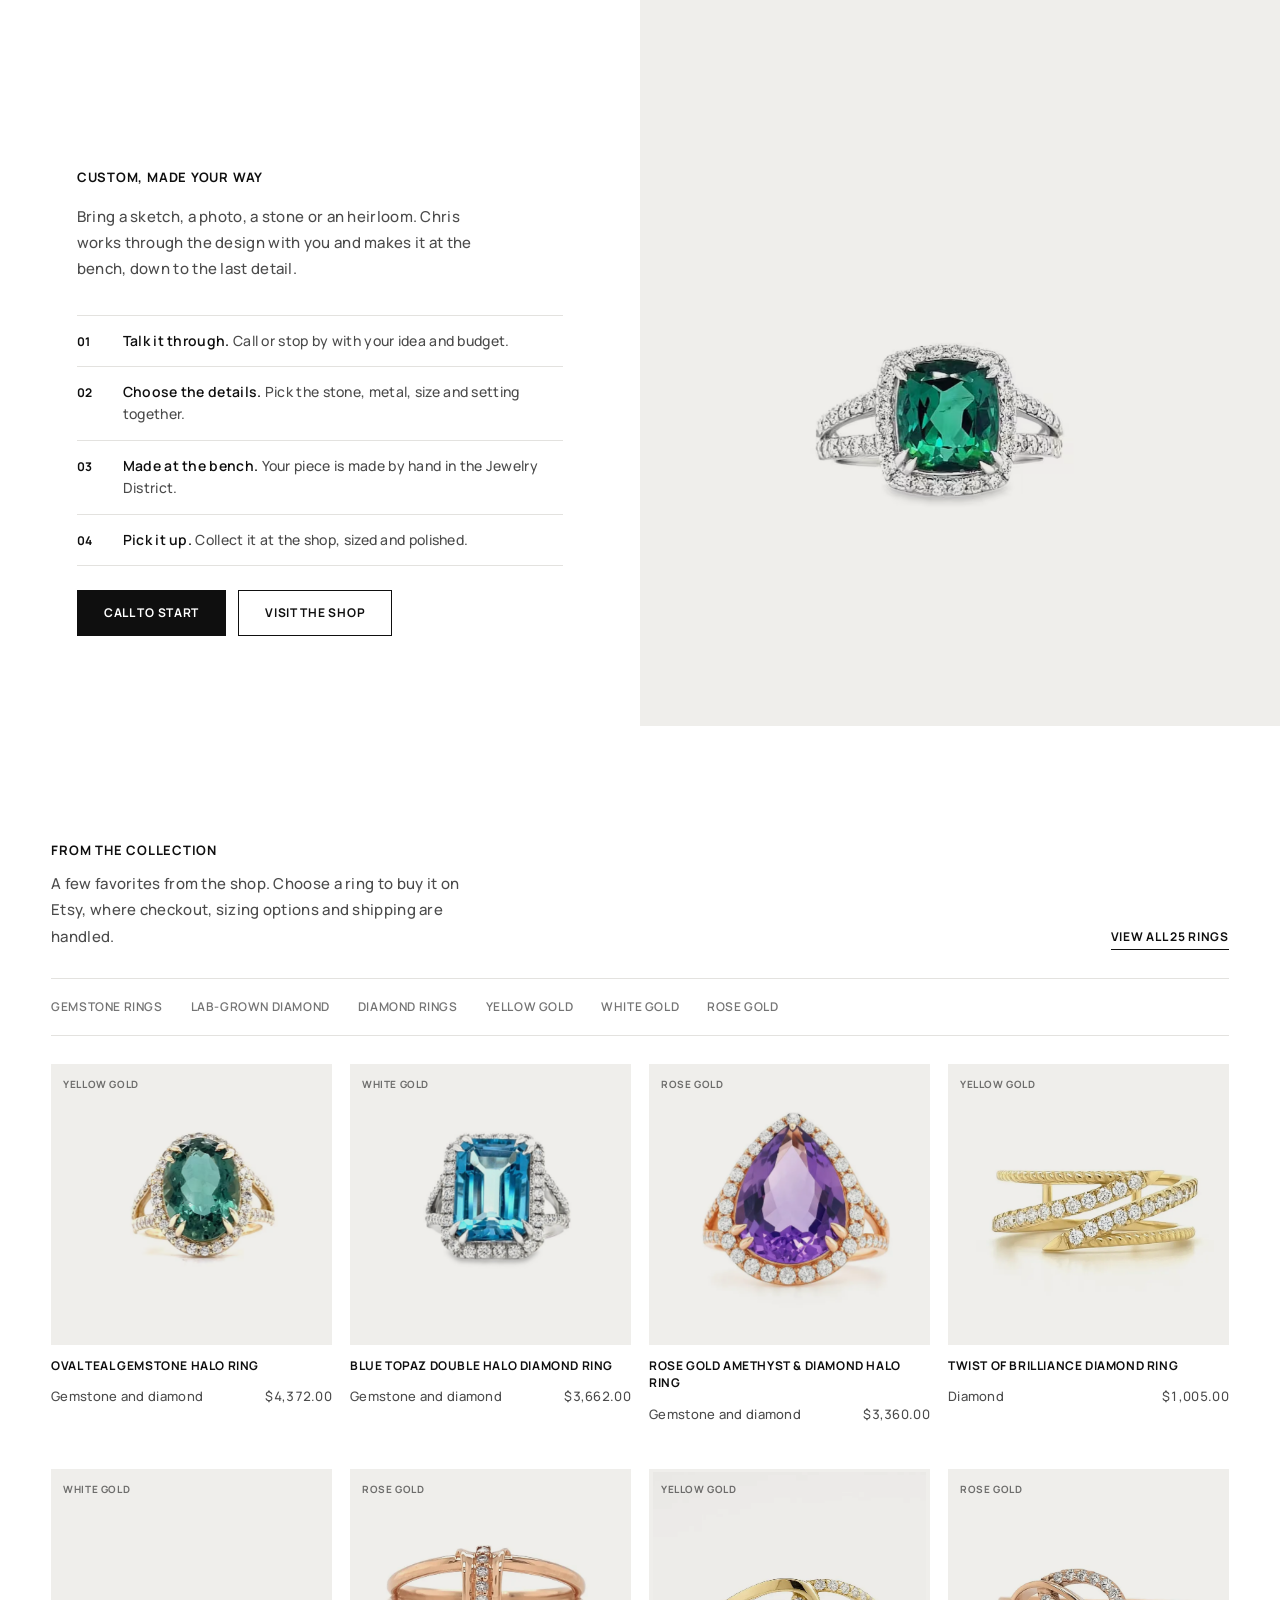
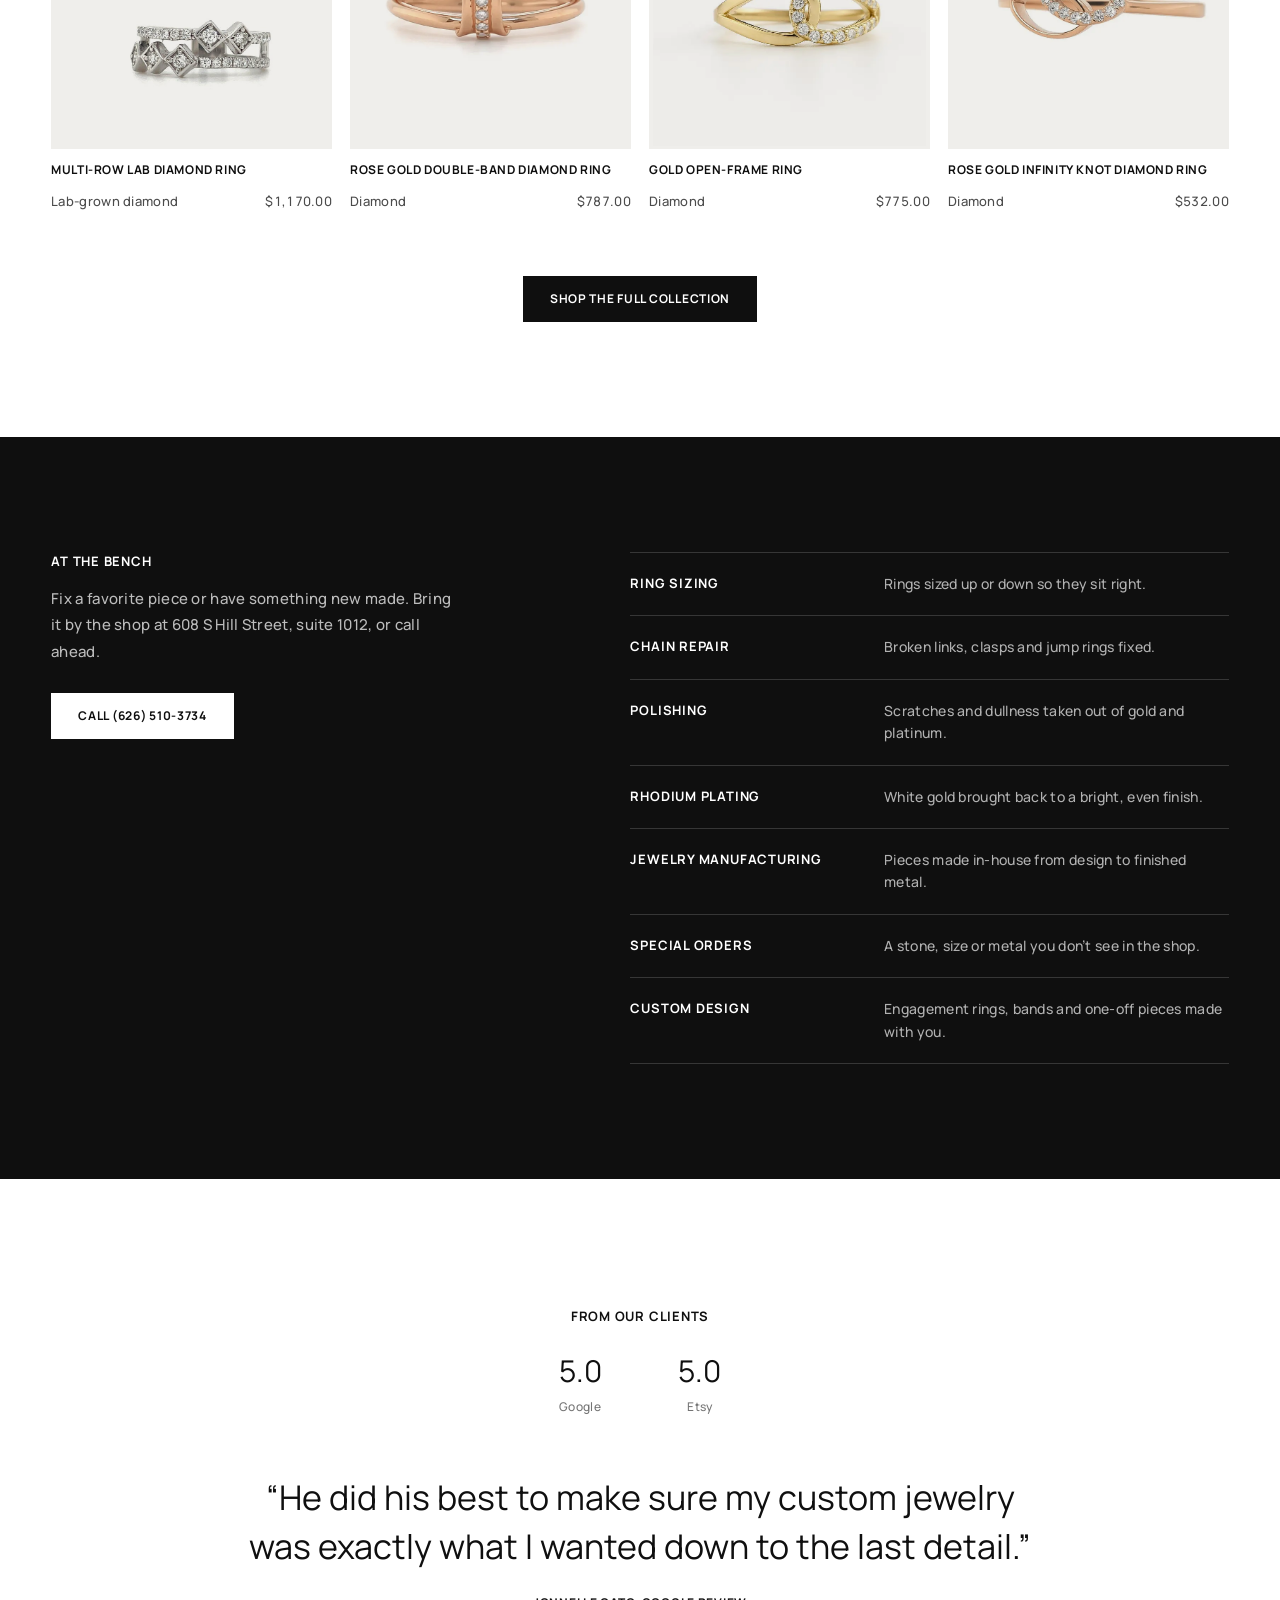
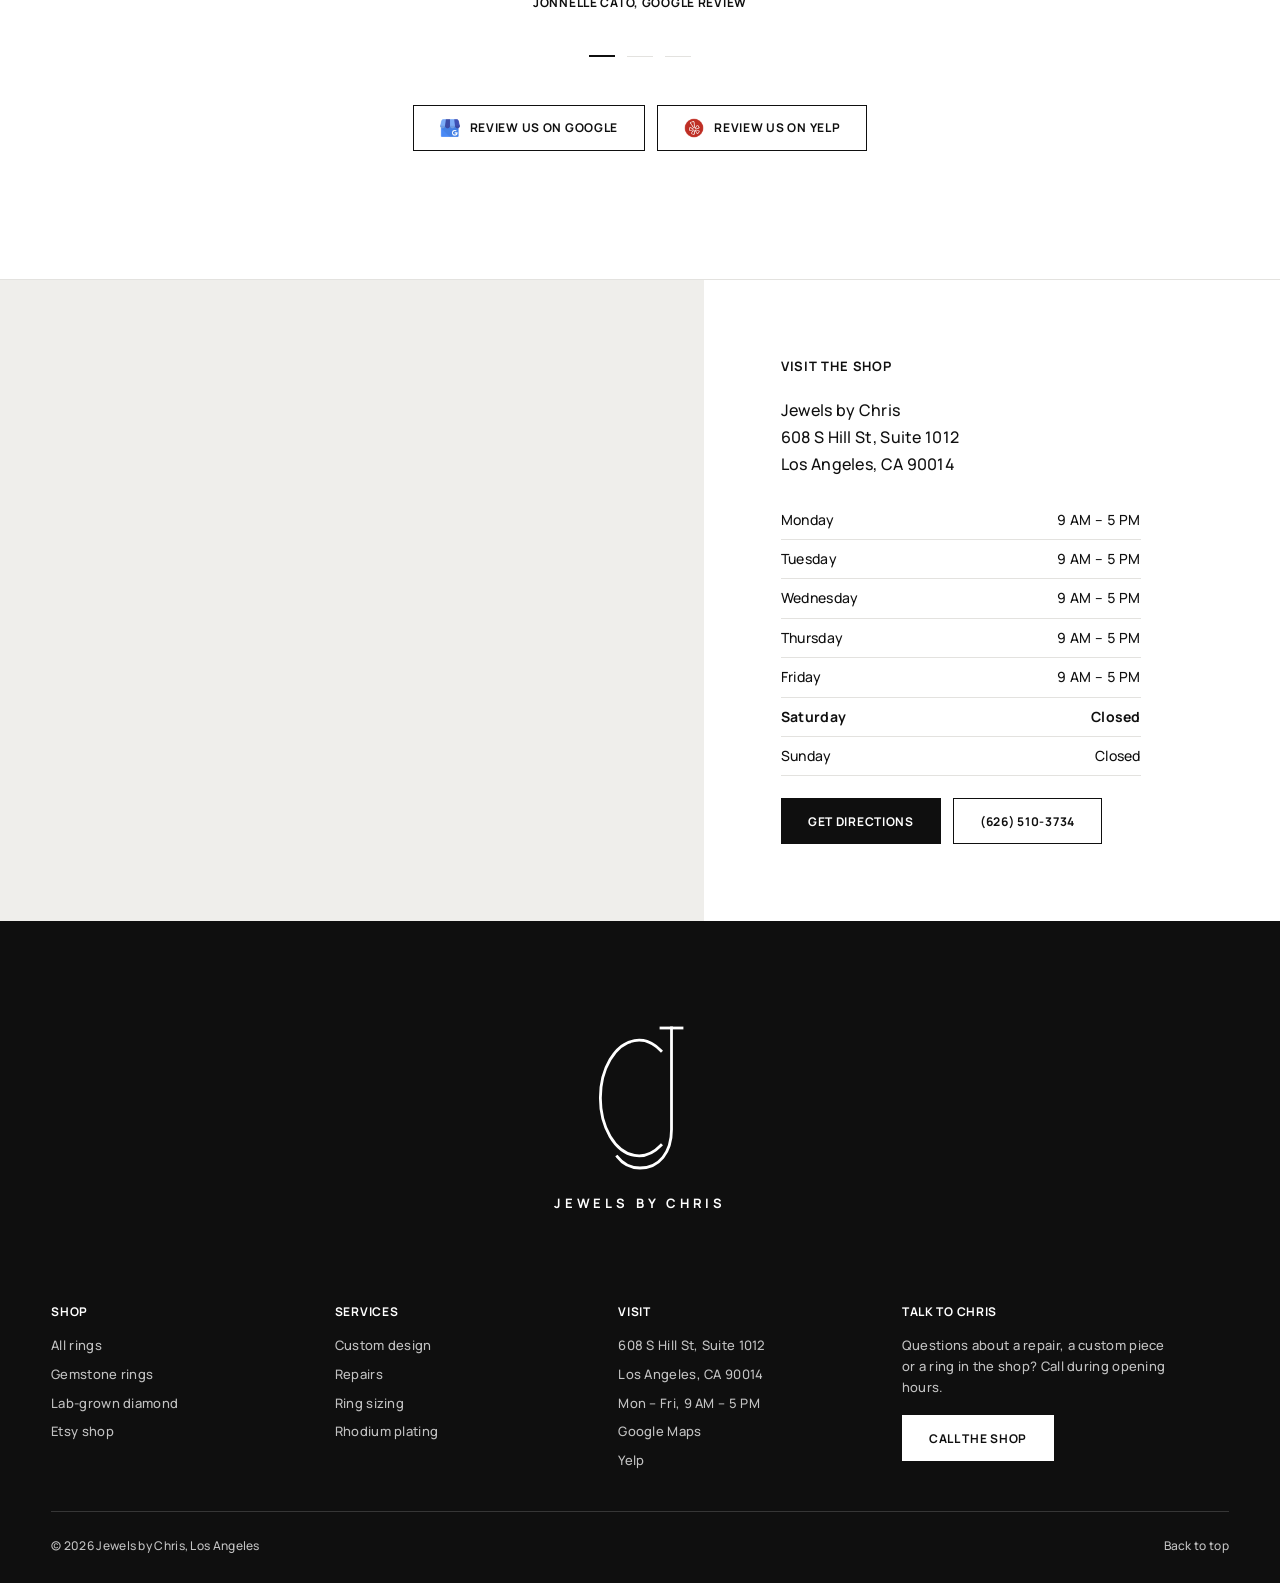
==== commit 4776bc54: "Restore the original Jewels by Chris logo Co-Authored-By: Claude Opus 5.5 <noreply@anthropic.com> Cl" ====
--- a/jewels-by-chris/index.html
+++ b/jewels-by-chris/index.html
@@ -9,18 +9,15 @@
   <link rel="icon" href="assets/jewels-by-chris-mark.svg" type="image/svg+xml">
   <link rel="preconnect" href="https://fonts.googleapis.com">
   <link rel="preconnect" href="https://fonts.gstatic.com" crossorigin>
-  <link href="https://fonts.googleapis.com/css2?family=Bodoni+Moda:wght@500;600&family=Cinzel:wght@500&family=Manrope:wght@300;400;500;600;700&display=swap" rel="stylesheet">
+  <link href="https://fonts.googleapis.com/css2?family=Manrope:wght@300;400;500;600;700&display=swap" rel="stylesheet">
   <link rel="stylesheet" href="assets/site.css">
 </head>
 <body>
   <a class="skip" href="#main">Skip to content</a>
 
   <svg width="0" height="0" style="position:absolute" aria-hidden="true">
-    <defs><linearGradient id="gold" x1="0" y1="0" x2="1" y2="1"><stop offset="0" stop-color="#a87b33"/><stop offset=".45" stop-color="#d9b56b"/><stop offset=".55" stop-color="#f3dfa8"/><stop offset=".7" stop-color="#c79a4c"/><stop offset="1" stop-color="#9c7130"/></linearGradient></defs>
-    <symbol id="mark" viewBox="0 0 100 110">
-      <text x="60" y="90" text-anchor="middle" font-family="'Bodoni Moda', Didot, serif" font-size="88" font-weight="500" fill="url(#gold)">C</text>
-      <text x="40" y="80" text-anchor="middle" font-family="'Bodoni Moda', Didot, serif" font-size="104" font-weight="600" fill="url(#gold)">J</text>
-      <g fill="none" stroke="url(#gold)" stroke-width="2.2" stroke-linejoin="round" transform="translate(66 50) scale(.8)"><path d="M7 0H25L32 8L16 26L0 8Z"/><path d="M0 8H32M7 0L11 8L16 26M25 0L21 8L16 26M11 8L16 0L21 8"/></g>
+    <symbol id="mark" viewBox="0 0 64 88" fill="none" stroke="currentColor" stroke-width="1.6" stroke-linecap="square">
+      <path d="M44 17A22 33 0 1 0 44 71"/><path d="M50 4v58c0 13-7 22-18 22-6 0-10-2.5-13-6.5"/><path d="M44 4h12"/>
     </symbol>
   </svg>
 
@@ -30,7 +27,7 @@
     <div class="bar">
       <nav aria-label="Primary"><a href="collection.html">Shop rings</a><a href="#custom">Custom</a><a href="#services">Repairs</a></nav>
       <button class="menu-btn" aria-expanded="false" aria-controls="drawer">Menu</button>
-      <a class="brand" href="#top" aria-label="Jewels by Chris, home"><svg viewBox="0 0 100 110" aria-hidden="true"><use href="#mark"/></svg><span class="words"><span class="name">Jewels</span><span class="by">by chris</span></span></a>
+      <a class="brand" href="#top" aria-label="Jewels by Chris, home"><svg aria-hidden="true"><use href="#mark"/></svg><span>Jewels by Chris</span></a>
       <nav class="right" aria-label="Secondary"><a href="#reviews">Reviews</a><a href="#visit">Visit</a><a href="tel:+16265103734">(626) 510-3734</a></nav>
       <a class="call" href="tel:+16265103734" hidden>Call</a>
     </div>
@@ -154,7 +151,7 @@
   </main>
 
   <footer>
-    <div class="foot-mark"><svg viewBox="0 0 100 110" aria-hidden="true"><use href="#mark"/></svg><span>Jewels by Chris</span></div>
+    <div class="foot-mark"><svg viewBox="0 0 64 88" aria-hidden="true"><use href="#mark"/></svg><span>Jewels by Chris</span></div>
     <div class="foot-cols">
       <div><h3>Shop</h3><ul><li><a href="collection.html">All rings</a></li><li><a href="collection.html?type=gemstone">Gemstone rings</a></li><li><a href="collection.html?type=lab">Lab-grown diamond</a></li><li><a href="https://www.etsy.com/shop/jewelsbychriss" target="_blank" rel="noopener">Etsy shop</a></li></ul></div>
       <div><h3>Services</h3><ul><li><a href="#custom">Custom design</a></li><li><a href="#services">Repairs</a></li><li><a href="#services">Ring sizing</a></li><li><a href="#services">Rhodium plating</a></li></ul></div>
--- a/jewels-by-chris/assets/site.css
+++ b/jewels-by-chris/assets/site.css
@@ -314,12 +314,3 @@
 .review-links { display: flex; flex-wrap: wrap; justify-content: center; gap: 12px; margin-top: 36px; }
 .review-links .btn { gap: 10px; }
 .review-links img { width: 20px; height: 20px; }
-
-/* Gold JC monogram and JEWELS / BY CHRIS wordmark (after the Instagram logo) */
-.brand { gap: 10px; }
-.brand svg { width: 44px; height: 48px; overflow: visible; }
-.brand .words { display: flex; flex-direction: column; align-items: center; line-height: 1; }
-.brand .name { font-family: "Cinzel", serif; font-size: 22px; font-weight: 500; letter-spacing: .3em; margin-right: -.3em; background: linear-gradient(120deg, #a87b33, #d9b56b 45%, #f3dfa8 52%, #c79a4c 62%, #9c7130); -webkit-background-clip: text; background-clip: text; color: transparent; text-transform: uppercase; }
-.brand .by { display: flex; align-items: center; gap: 7px; margin-top: 5px; font-family: "Cinzel", serif; font-size: 9px; font-weight: 500; letter-spacing: .32em; color: #a8803d; text-transform: uppercase; }
-.brand .by::before, .brand .by::after { content: ""; width: 14px; height: 1px; background: currentColor; opacity: .7; }
-@media (max-width: 860px) { .brand svg { width: 36px; height: 40px; } .brand span.words { display: flex; } .brand span.name { display: block; } .brand span.by { display: flex; } .brand .name { font-size: 17px; } .brand .by { font-size: 8px; } }
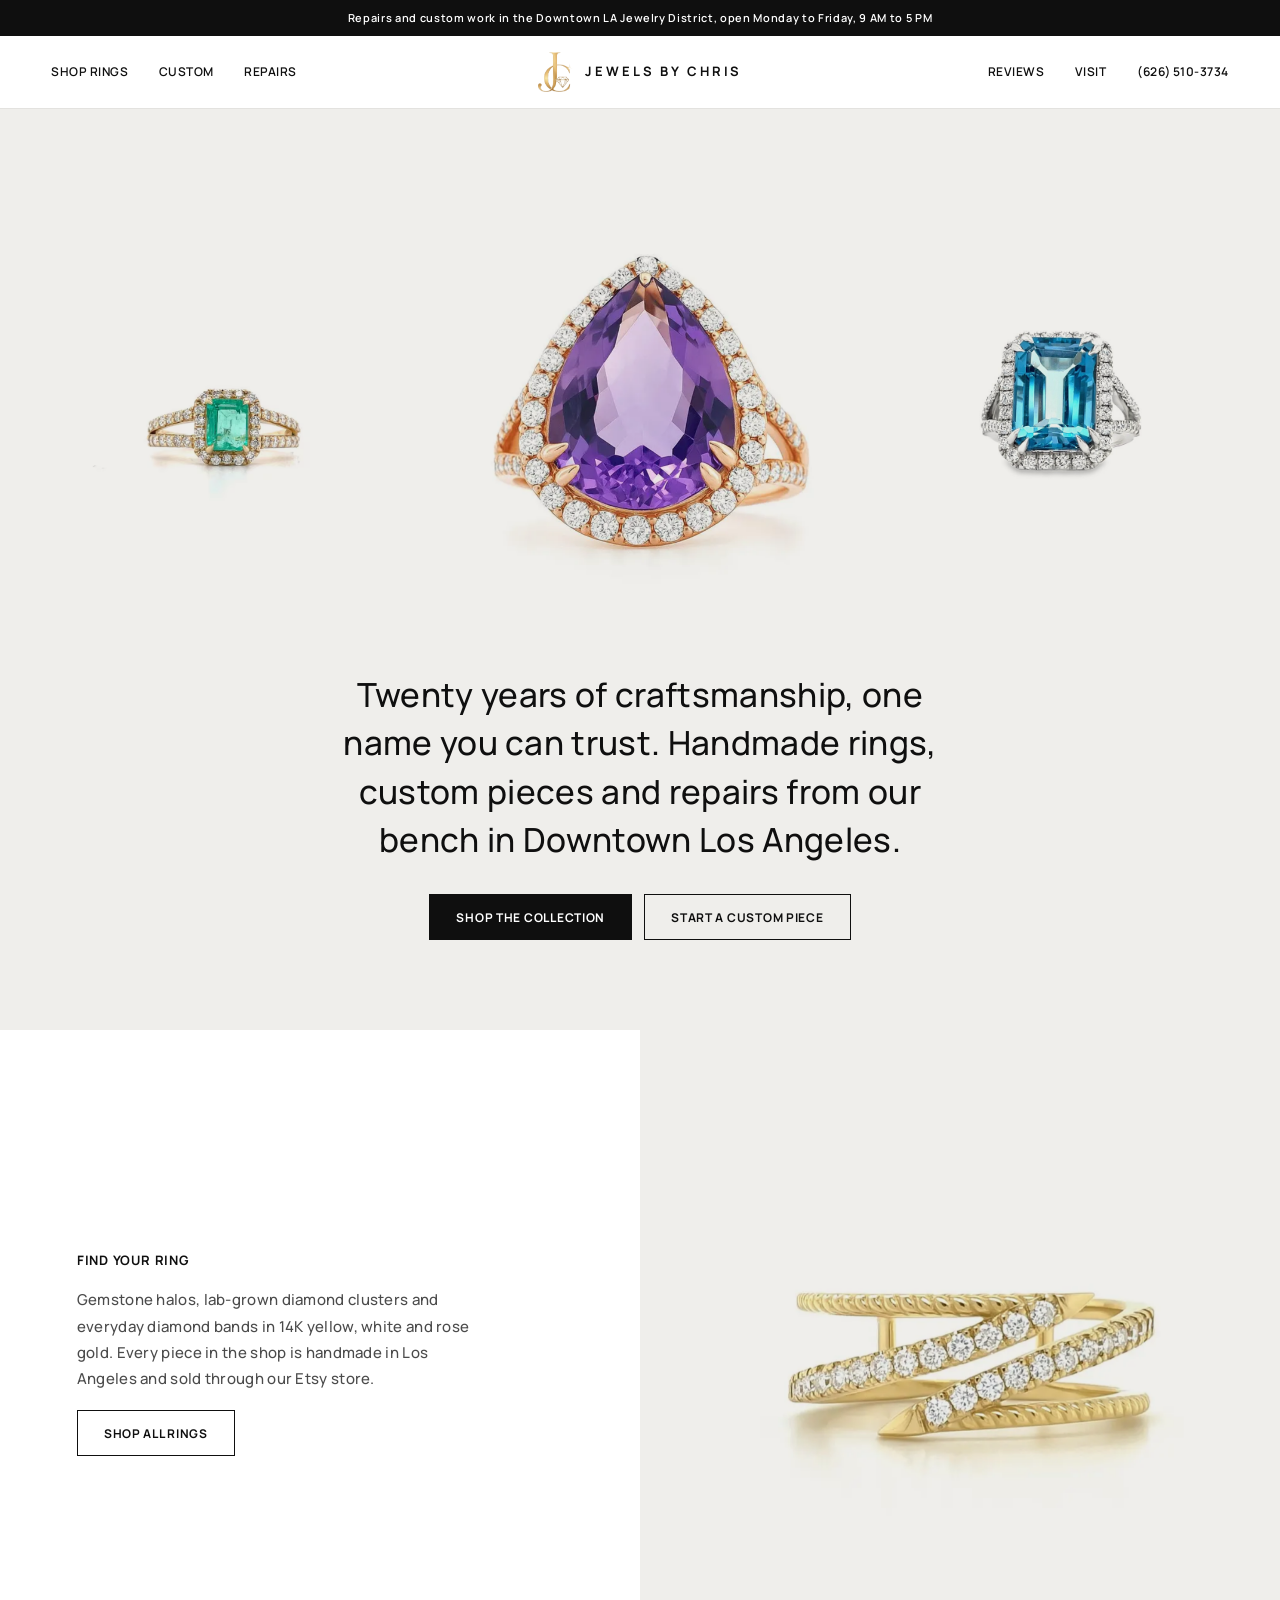
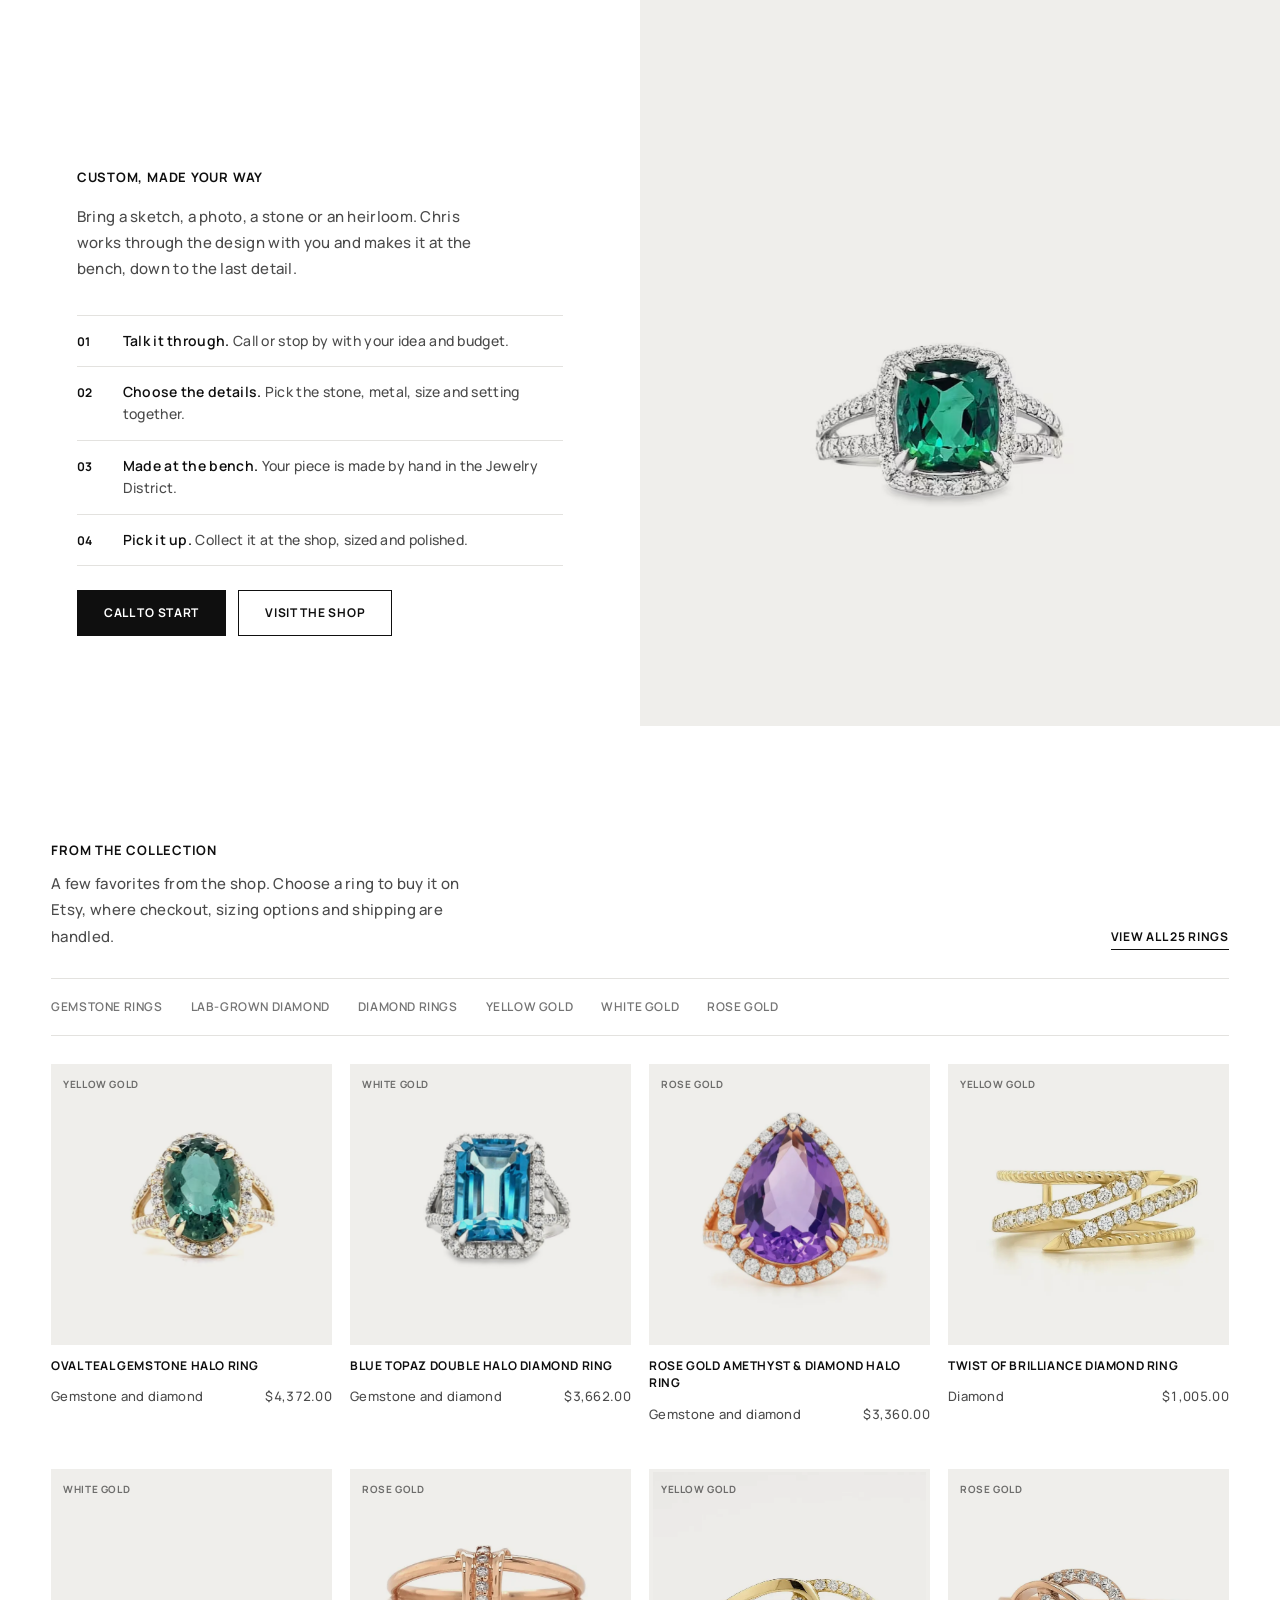
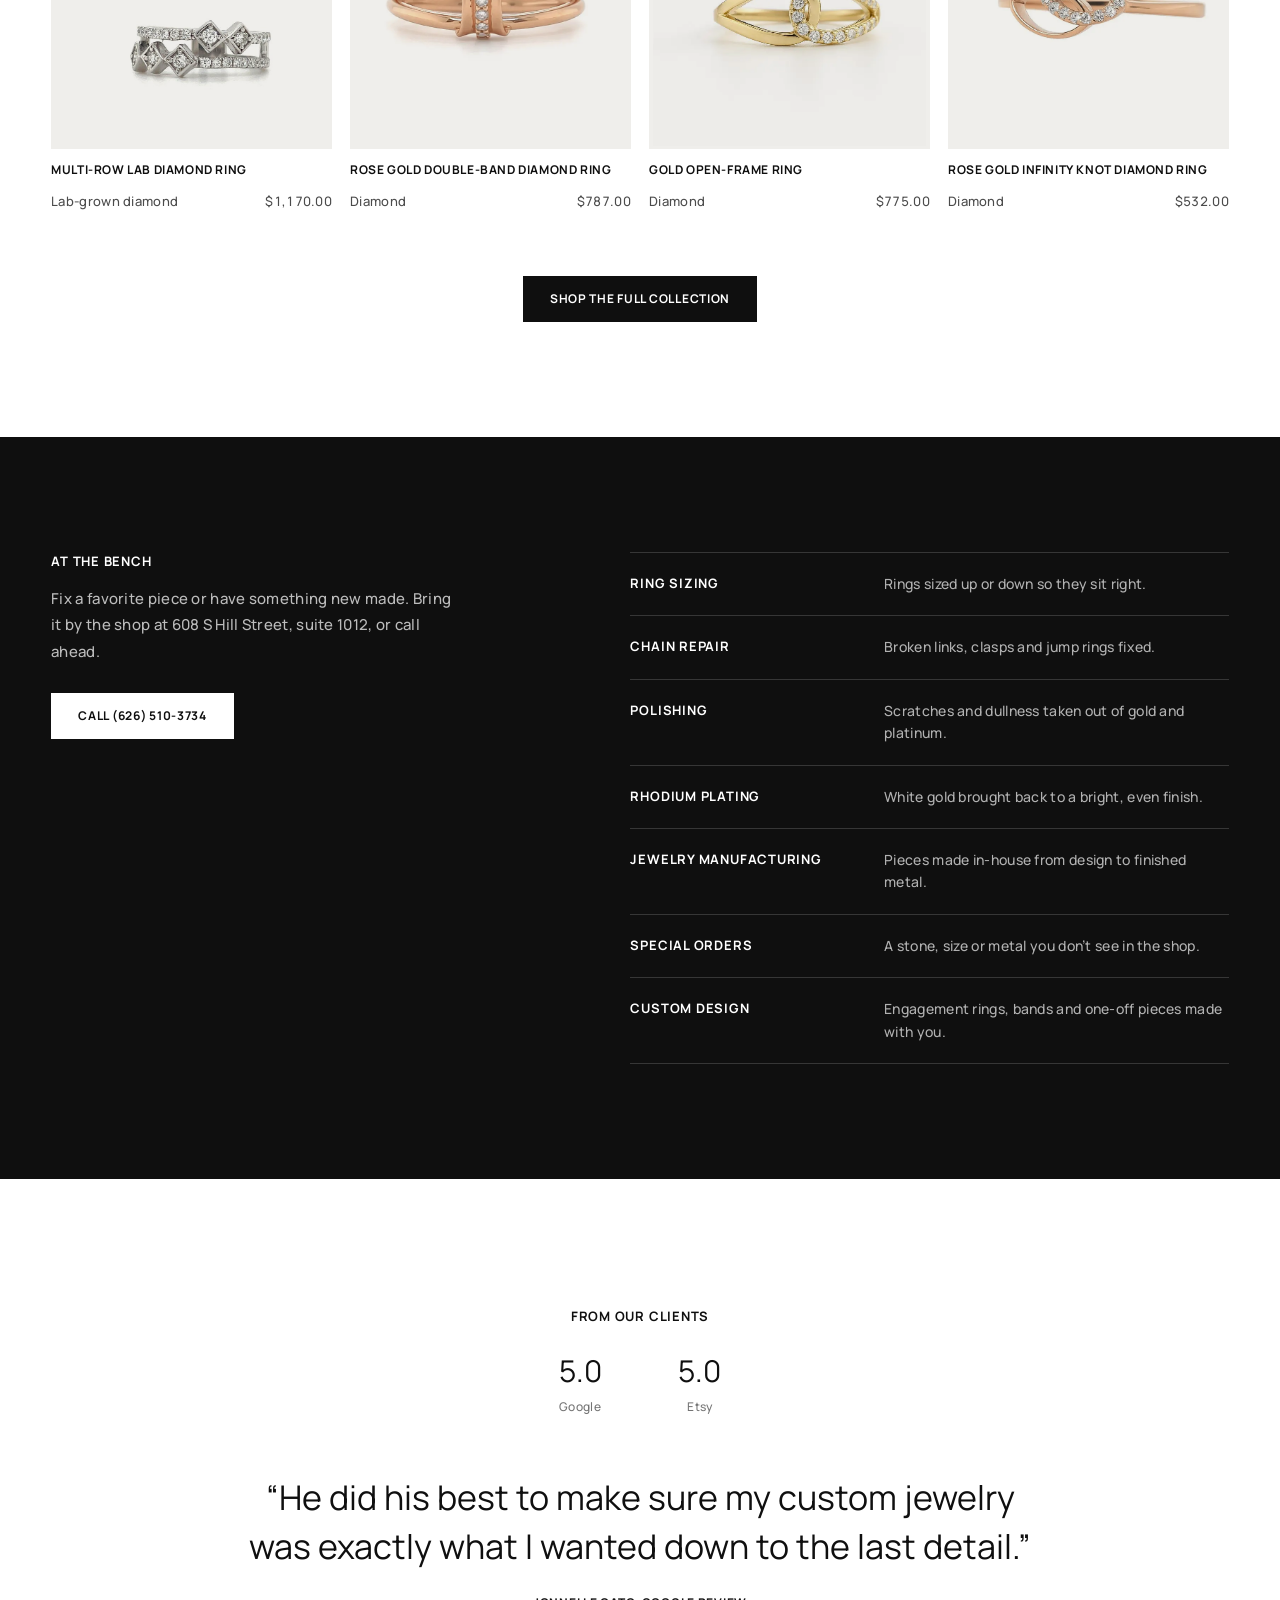
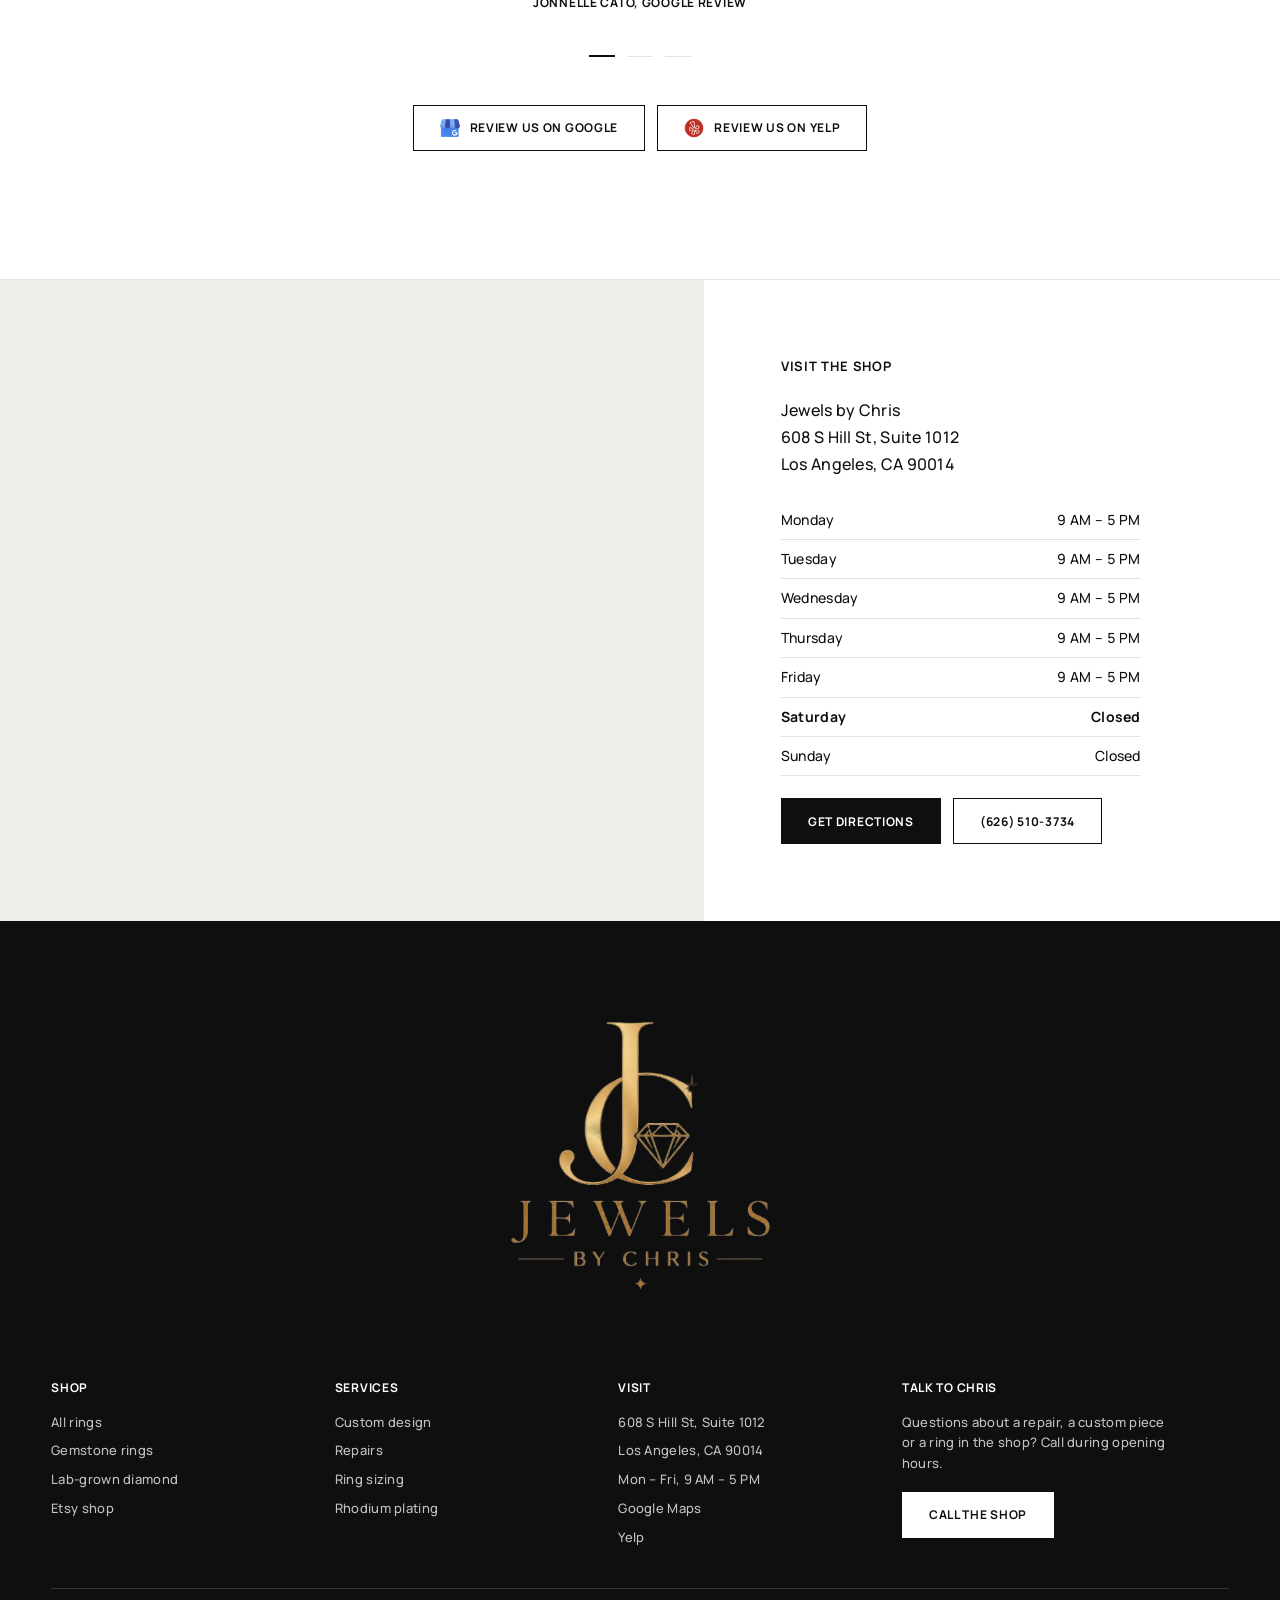
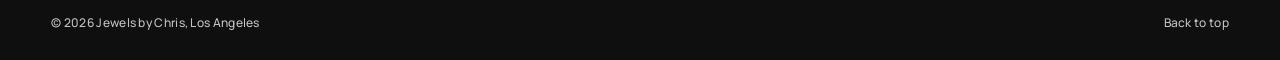
==== commit 4ccbcc95: "Use the gold JC Jewels by Chris logo in header, footer and favicon Co-Authored-By: Claude Opus 5.5 <" ====
--- a/jewels-by-chris/index.html
+++ b/jewels-by-chris/index.html
@@ -6,7 +6,8 @@
   <meta name="theme-color" content="#ffffff">
   <meta name="description" content="Jewels by Chris: handmade rings, custom jewelry and jewelry repair in the Downtown Los Angeles Jewelry District. 608 S Hill St #1012. Call (626) 510-3734 or shop on Etsy.">
   <title>Jewels by Chris | Custom Jewelers, Downtown Los Angeles</title>
-  <link rel="icon" href="assets/jewels-by-chris-mark.svg" type="image/svg+xml">
+  <link rel="icon" href="assets/favicon.png" type="image/png">
+  <link rel="apple-touch-icon" href="assets/apple-touch-icon.png">
   <link rel="preconnect" href="https://fonts.googleapis.com">
   <link rel="preconnect" href="https://fonts.gstatic.com" crossorigin>
   <link href="https://fonts.googleapis.com/css2?family=Manrope:wght@300;400;500;600;700&display=swap" rel="stylesheet">
@@ -27,7 +28,7 @@
     <div class="bar">
       <nav aria-label="Primary"><a href="collection.html">Shop rings</a><a href="#custom">Custom</a><a href="#services">Repairs</a></nav>
       <button class="menu-btn" aria-expanded="false" aria-controls="drawer">Menu</button>
-      <a class="brand" href="#top" aria-label="Jewels by Chris, home"><svg aria-hidden="true"><use href="#mark"/></svg><span>Jewels by Chris</span></a>
+      <a class="brand" href="#top" aria-label="Jewels by Chris, home"><img src="assets/jewels-by-chris-monogram.png" alt="" width="32" height="36"><span>Jewels by Chris</span></a>
       <nav class="right" aria-label="Secondary"><a href="#reviews">Reviews</a><a href="#visit">Visit</a><a href="tel:+16265103734">(626) 510-3734</a></nav>
       <a class="call" href="tel:+16265103734" hidden>Call</a>
     </div>
@@ -151,7 +152,7 @@
   </main>
 
   <footer>
-    <div class="foot-mark"><svg viewBox="0 0 64 88" aria-hidden="true"><use href="#mark"/></svg><span>Jewels by Chris</span></div>
+    <div class="foot-mark"><img src="assets/jewels-by-chris-logo.png" alt="Jewels by Chris" width="808" height="837" loading="lazy"></div>
     <div class="foot-cols">
       <div><h3>Shop</h3><ul><li><a href="collection.html">All rings</a></li><li><a href="collection.html?type=gemstone">Gemstone rings</a></li><li><a href="collection.html?type=lab">Lab-grown diamond</a></li><li><a href="https://www.etsy.com/shop/jewelsbychriss" target="_blank" rel="noopener">Etsy shop</a></li></ul></div>
       <div><h3>Services</h3><ul><li><a href="#custom">Custom design</a></li><li><a href="#services">Repairs</a></li><li><a href="#services">Ring sizing</a></li><li><a href="#services">Rhodium plating</a></li></ul></div>
--- a/jewels-by-chris/assets/site.css
+++ b/jewels-by-chris/assets/site.css
@@ -43,7 +43,7 @@
 .bar nav a:hover { border-color: var(--ink); }
 .bar .right { justify-content: flex-end; }
 .brand { display: flex; align-items: center; gap: 12px; }
-.brand svg { width: 26px; height: 36px; }
+.brand img { width: auto; height: 40px; }
 .brand span { font-size: 13px; font-weight: 700; letter-spacing: .22em; text-transform: uppercase; white-space: nowrap; }
 .menu-btn { display: none; background: none; border: 0; padding: 8px 0; font-size: 12px; font-weight: 700; letter-spacing: .06em; text-transform: uppercase; cursor: pointer; }
 .drawer { display: none; }
@@ -167,7 +167,7 @@
 /* Footer */
 footer { background: var(--ink); color: rgb(255 255 255 / 75%); padding: clamp(56px, 8vw, 100px) var(--gutter) calc(28px + env(safe-area-inset-bottom)); }
 .foot-mark { display: flex; flex-direction: column; align-items: center; gap: 18px; color: var(--white); margin-bottom: clamp(48px, 7vw, 88px); }
-.foot-mark svg { width: clamp(70px, 9vw, 112px); height: auto; }
+.foot-mark img { width: clamp(180px, 22vw, 260px); height: auto; }
 .foot-mark span { font-size: 13px; font-weight: 700; letter-spacing: .3em; text-transform: uppercase; }
 .foot-cols { display: grid; grid-template-columns: repeat(3, 1fr) 1.3fr; gap: 32px; padding-bottom: 40px; border-bottom: 1px solid var(--night-line); }
 .foot-cols h3 { color: var(--white); margin-bottom: 14px; font-size: 12px; font-weight: 700; letter-spacing: .06em; text-transform: uppercase; }
